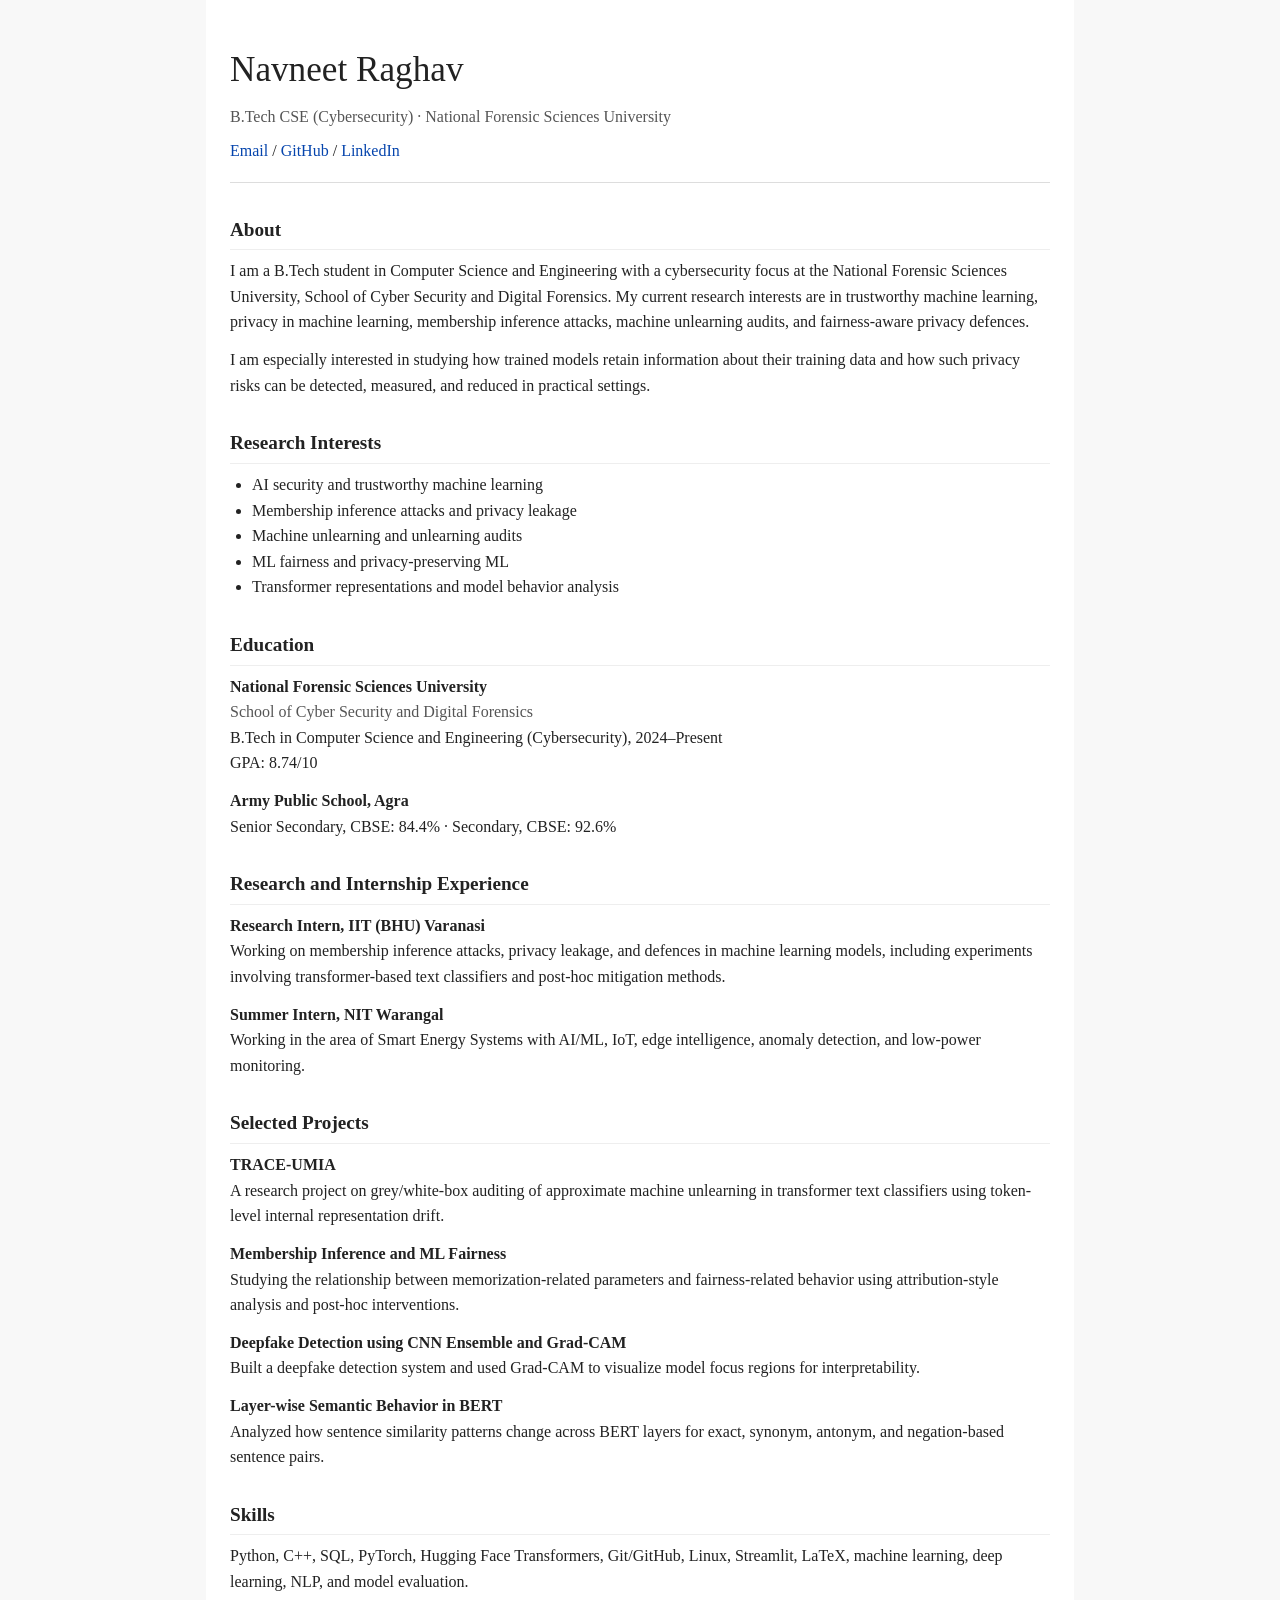
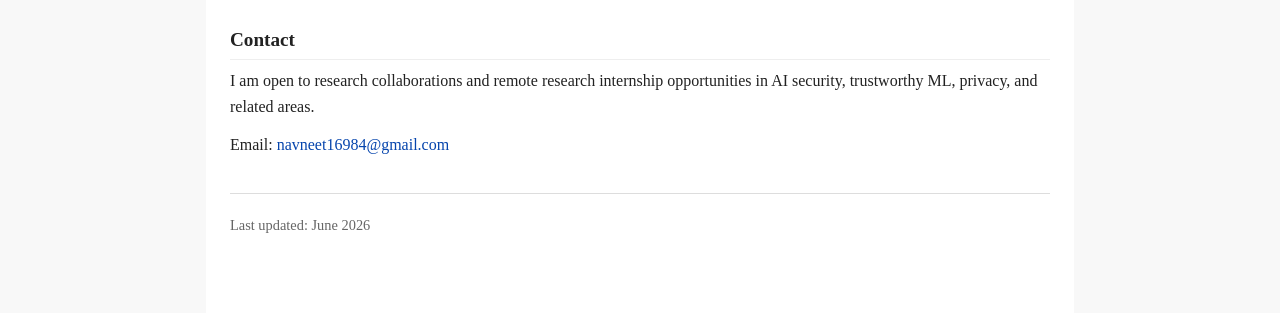
==== index.html @ 5a6f0274 "added the files" ====
<!DOCTYPE html>
<html lang="en">
<head>
  <meta charset="UTF-8" />
  <meta name="viewport" content="width=device-width, initial-scale=1.0" />
  <title>Navneet Raghav</title>
  <meta name="description" content="Academic homepage of Navneet Raghav: AI security, trustworthy ML, privacy, machine unlearning audits, and ML fairness." />
  <link rel="stylesheet" href="style.css" />
</head>
<body>
  <main class="page">
    <header class="header">
      <h1>Navneet Raghav</h1>
      <p class="subtitle">B.Tech CSE (Cybersecurity) · National Forensic Sciences University</p>
      <p class="links">
        <a href="mailto:navneet16984@gmail.com">Email</a> /
        <a href="https://github.com/navneet-raghav">GitHub</a> /
        <a href="https://www.linkedin.com/in/navneetraghav/">LinkedIn</a>
      </p>
    </header>

    <section>
      <h2>About</h2>
      <p>
        I am a B.Tech student in Computer Science and Engineering with a cybersecurity focus at the
        National Forensic Sciences University, School of Cyber Security and Digital Forensics. My current
        research interests are in trustworthy machine learning, privacy in machine learning, membership
        inference attacks, machine unlearning audits, and fairness-aware privacy defences.
      </p>
      <p>
        I am especially interested in studying how trained models retain information about their training
        data and how such privacy risks can be detected, measured, and reduced in practical settings.
      </p>
    </section>

    <section>
      <h2>Research Interests</h2>
      <ul>
        <li>AI security and trustworthy machine learning</li>
        <li>Membership inference attacks and privacy leakage</li>
        <li>Machine unlearning and unlearning audits</li>
        <li>ML fairness and privacy-preserving ML</li>
        <li>Transformer representations and model behavior analysis</li>
      </ul>
    </section>

    <section>
      <h2>Education</h2>
      <p>
        <strong>National Forensic Sciences University</strong><br />
        <span class="muted">School of Cyber Security and Digital Forensics</span><br />
        B.Tech in Computer Science and Engineering (Cybersecurity), 2024–Present<br />
        GPA: 8.74/10
      </p>
      <p>
        <strong>Army Public School, Agra</strong><br />
        Senior Secondary, CBSE: 84.4% · Secondary, CBSE: 92.6%
      </p>
    </section>

    <section>
      <h2>Research and Internship Experience</h2>
      <p>
        <strong>Research Intern, IIT (BHU) Varanasi</strong><br />
        Working on membership inference attacks, privacy leakage, and defences in machine learning models,
        including experiments involving transformer-based text classifiers and post-hoc mitigation methods.
      </p>
      <p>
        <strong>Summer Intern, NIT Warangal</strong><br />
        Working in the area of Smart Energy Systems with AI/ML, IoT, edge intelligence, anomaly detection,
        and low-power monitoring.
      </p>
    </section>

    <section>
      <h2>Selected Projects</h2>
      <p>
        <strong>TRACE-UMIA</strong><br />
        A research project on grey/white-box auditing of approximate machine unlearning in transformer text
        classifiers using token-level internal representation drift.
      </p>
      <p>
        <strong>Membership Inference and ML Fairness</strong><br />
        Studying the relationship between memorization-related parameters and fairness-related behavior using
        attribution-style analysis and post-hoc interventions.
      </p>
      <p>
        <strong>Deepfake Detection using CNN Ensemble and Grad-CAM</strong><br />
        Built a deepfake detection system and used Grad-CAM to visualize model focus regions for interpretability.
      </p>
      <p>
        <strong>Layer-wise Semantic Behavior in BERT</strong><br />
        Analyzed how sentence similarity patterns change across BERT layers for exact, synonym, antonym, and
        negation-based sentence pairs.
      </p>
    </section>

    <section>
      <h2>Skills</h2>
      <p>
        Python, C++, SQL, PyTorch, Hugging Face Transformers, Git/GitHub, Linux, Streamlit, LaTeX,
        machine learning, deep learning, NLP, and model evaluation.
      </p>
    </section>

    <section>
      <h2>Contact</h2>
      <p>
        I am open to research collaborations and remote research internship opportunities in AI security,
        trustworthy ML, privacy, and related areas.
      </p>
      <p>Email: <a href="mailto:navneet16984@gmail.com">navneet16984@gmail.com</a></p>
    </section>

    <footer>
      <p>Last updated: June 2026</p>
    </footer>
  </main>
</body>
</html>
---- style.css ----
body {
  margin: 0;
  padding: 0;
  font-family: Georgia, "Times New Roman", serif;
  line-height: 1.6;
  color: #222;
  background: #f8f8f8;
}

.page {
  max-width: 820px;
  margin: 0 auto;
  padding: 42px 24px 64px;
  background: #fff;
  min-height: 100vh;
}

.header {
  border-bottom: 1px solid #ddd;
  margin-bottom: 32px;
  padding-bottom: 18px;
}

h1 {
  margin: 0 0 6px;
  font-size: 2.2rem;
  font-weight: normal;
}

.subtitle {
  margin: 0 0 8px;
  color: #555;
}

.links {
  margin: 0;
}

h2 {
  font-size: 1.2rem;
  margin-top: 30px;
  margin-bottom: 8px;
  border-bottom: 1px solid #eee;
  padding-bottom: 4px;
}

p {
  margin-top: 8px;
  margin-bottom: 12px;
}

ul {
  margin-top: 8px;
  padding-left: 22px;
}

a {
  color: #0645ad;
  text-decoration: none;
}

a:hover {
  text-decoration: underline;
}

.muted {
  color: #555;
}

footer {
  margin-top: 36px;
  border-top: 1px solid #ddd;
  padding-top: 12px;
  color: #666;
  font-size: 0.9rem;
}

@media (max-width: 600px) {
  .page {
    padding: 28px 18px 48px;
  }

  h1 {
    font-size: 1.8rem;
  }
}
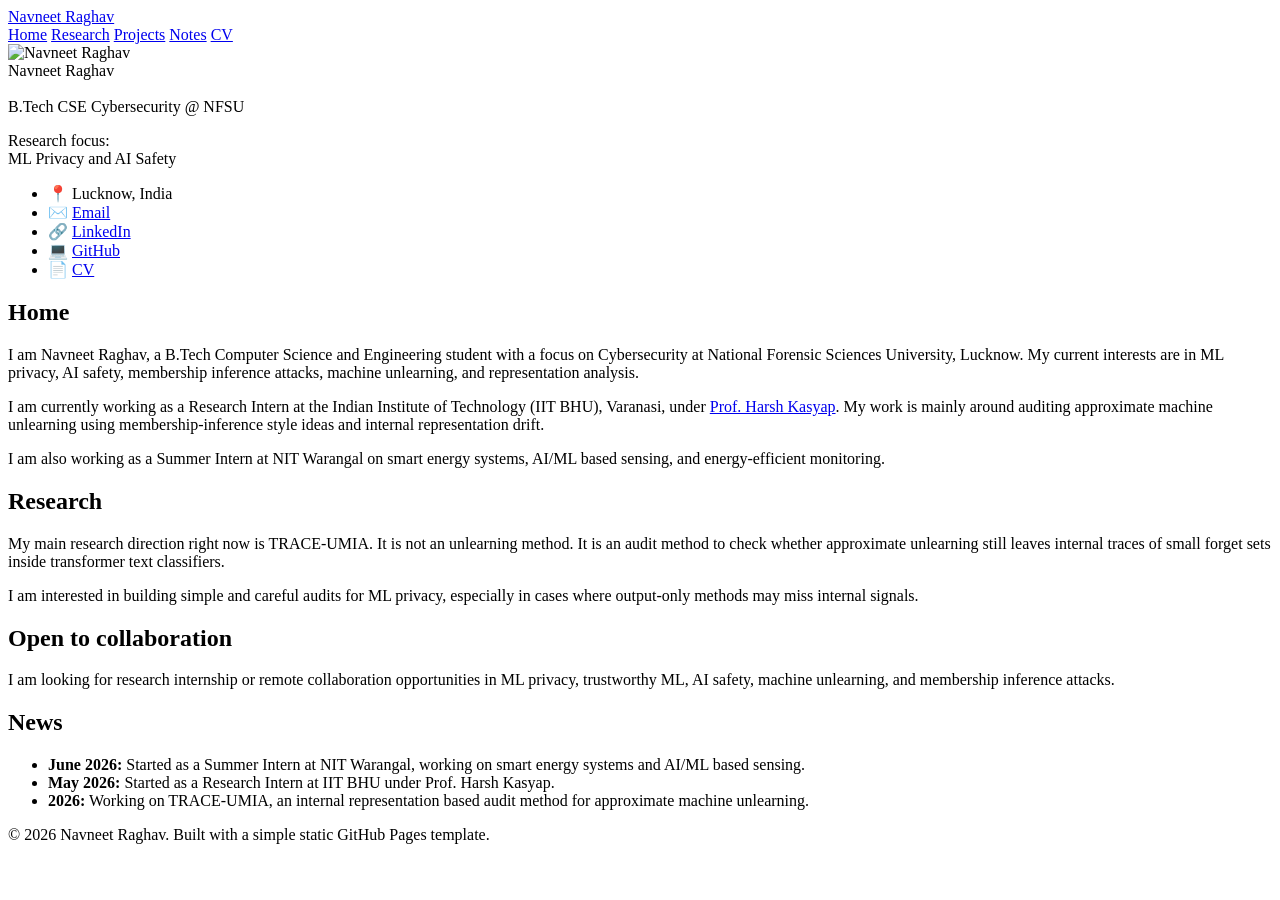
==== commit bd9d8e77: "Add files via upload" ====
--- a/index.html
+++ b/index.html
@@ -4,117 +4,78 @@
   <meta charset="UTF-8" />
   <meta name="viewport" content="width=device-width, initial-scale=1.0" />
   <title>Navneet Raghav</title>
-  <meta name="description" content="Academic homepage of Navneet Raghav: AI security, trustworthy ML, privacy, machine unlearning audits, and ML fairness." />
-  <link rel="stylesheet" href="style.css" />
+  <link rel="stylesheet" href="assets/css/style.css" />
 </head>
 <body>
+  <header>
+    <div class="navbar">
+      <a class="site-title" href="index.html">Navneet Raghav</a>
+      <nav>
+        <a class="active" href="index.html">Home</a>
+        <a href="research.html">Research</a>
+        <a href="projects.html">Projects</a>
+        <a href="notes.html">Notes</a>
+        <a href="cv.html">CV</a>
+      </nav>
+    </div>
+  </header>
+
   <main class="page">
-    <header class="header">
-      <h1>Navneet Raghav</h1>
-      <p class="subtitle">B.Tech CSE (Cybersecurity) · National Forensic Sciences University</p>
-      <p class="links">
-        <a href="mailto:navneet16984@gmail.com">Email</a> /
-        <a href="https://github.com/navneet-raghav">GitHub</a> /
-        <a href="https://www.linkedin.com/in/navneetraghav/">LinkedIn</a>
+    <aside class="sidebar">
+      <img class="profile-img" src="assets/img/profile.svg" alt="Navneet Raghav" />
+      <div class="name-badge">Navneet Raghav</div><br />
+      <div class="role-badge">B.Tech CSE Cybersecurity @ NFSU</div>
+      <p>Research focus:<br />ML Privacy and AI Safety</p>
+      <ul class="side-links">
+        <li>📍 Lucknow, India</li>
+        <li>✉️ <a href="mailto:navneet.rag@gmail.com">Email</a></li>
+        <li>🔗 <a href="https://linkedin.com/in/navneetraghav">LinkedIn</a></li>
+        <li>💻 <a href="https://github.com/navneet-raghav">GitHub</a></li>
+        <li>📄 <a href="files/Navneet_Raghav_CV.pdf">CV</a></li>
+      </ul>
+    </aside>
+
+    <section class="content">
+      <h1>Home</h1>
+      <p>
+        I am Navneet Raghav, a B.Tech Computer Science and Engineering student with a focus on Cybersecurity at National Forensic Sciences University, Lucknow.
+        My current interests are in ML privacy, AI safety, membership inference attacks, machine unlearning, and representation analysis.
       </p>
-    </header>
 
-    <section>
-      <h2>About</h2>
       <p>
-        I am a B.Tech student in Computer Science and Engineering with a cybersecurity focus at the
-        National Forensic Sciences University, School of Cyber Security and Digital Forensics. My current
-        research interests are in trustworthy machine learning, privacy in machine learning, membership
-        inference attacks, machine unlearning audits, and fairness-aware privacy defences.
+        I am currently working as a Research Intern at the Indian Institute of Technology (IIT BHU), Varanasi, under
+        <a href="https://iitbhu.ac.in/dept/cse/people/hkasyapcse">Prof. Harsh Kasyap</a>.
+        My work is mainly around auditing approximate machine unlearning using membership-inference style ideas and internal representation drift.
+      </p>
+
+      <p>
+        I am also working as a Summer Intern at NIT Warangal on smart energy systems, AI/ML based sensing, and energy-efficient monitoring.
+      </p>
+
+      <h2>Research</h2>
+      <p>
+        My main research direction right now is TRACE-UMIA. It is not an unlearning method. It is an audit method to check whether approximate unlearning still leaves internal traces of small forget sets inside transformer text classifiers.
       </p>
       <p>
-        I am especially interested in studying how trained models retain information about their training
-        data and how such privacy risks can be detected, measured, and reduced in practical settings.
+        I am interested in building simple and careful audits for ML privacy, especially in cases where output-only methods may miss internal signals.
       </p>
-    </section>
 
-    <section>
-      <h2>Research Interests</h2>
-      <ul>
-        <li>AI security and trustworthy machine learning</li>
-        <li>Membership inference attacks and privacy leakage</li>
-        <li>Machine unlearning and unlearning audits</li>
-        <li>ML fairness and privacy-preserving ML</li>
-        <li>Transformer representations and model behavior analysis</li>
+      <h2>Open to collaboration</h2>
+      <p>
+        I am looking for research internship or remote collaboration opportunities in ML privacy, trustworthy ML, AI safety, machine unlearning, and membership inference attacks.
+      </p>
+
+      <h2>News</h2>
+      <ul class="news-list">
+        <li><strong>June 2026:</strong> Started as a Summer Intern at NIT Warangal, working on smart energy systems and AI/ML based sensing.</li>
+        <li><strong>May 2026:</strong> Started as a Research Intern at IIT BHU under Prof. Harsh Kasyap.</li>
+        <li><strong>2026:</strong> Working on TRACE-UMIA, an internal representation based audit method for approximate machine unlearning.</li>
       </ul>
     </section>
+  </main>
 
-    <section>
-      <h2>Education</h2>
-      <p>
-        <strong>National Forensic Sciences University</strong><br />
-        <span class="muted">School of Cyber Security and Digital Forensics</span><br />
-        B.Tech in Computer Science and Engineering (Cybersecurity), 2024–Present<br />
-        GPA: 8.74/10
-      </p>
-      <p>
-        <strong>Army Public School, Agra</strong><br />
-        Senior Secondary, CBSE: 84.4% · Secondary, CBSE: 92.6%
-      </p>
-    </section>
-
-    <section>
-      <h2>Research and Internship Experience</h2>
-      <p>
-        <strong>Research Intern, IIT (BHU) Varanasi</strong><br />
-        Working on membership inference attacks, privacy leakage, and defences in machine learning models,
-        including experiments involving transformer-based text classifiers and post-hoc mitigation methods.
-      </p>
-      <p>
-        <strong>Summer Intern, NIT Warangal</strong><br />
-        Working in the area of Smart Energy Systems with AI/ML, IoT, edge intelligence, anomaly detection,
-        and low-power monitoring.
-      </p>
-    </section>
-
-    <section>
-      <h2>Selected Projects</h2>
-      <p>
-        <strong>TRACE-UMIA</strong><br />
-        A research project on grey/white-box auditing of approximate machine unlearning in transformer text
-        classifiers using token-level internal representation drift.
-      </p>
-      <p>
-        <strong>Membership Inference and ML Fairness</strong><br />
-        Studying the relationship between memorization-related parameters and fairness-related behavior using
-        attribution-style analysis and post-hoc interventions.
-      </p>
-      <p>
-        <strong>Deepfake Detection using CNN Ensemble and Grad-CAM</strong><br />
-        Built a deepfake detection system and used Grad-CAM to visualize model focus regions for interpretability.
-      </p>
-      <p>
-        <strong>Layer-wise Semantic Behavior in BERT</strong><br />
-        Analyzed how sentence similarity patterns change across BERT layers for exact, synonym, antonym, and
-        negation-based sentence pairs.
-      </p>
-    </section>
-
-    <section>
-      <h2>Skills</h2>
-      <p>
-        Python, C++, SQL, PyTorch, Hugging Face Transformers, Git/GitHub, Linux, Streamlit, LaTeX,
-        machine learning, deep learning, NLP, and model evaluation.
-      </p>
-    </section>
-
-    <section>
-      <h2>Contact</h2>
-      <p>
-        I am open to research collaborations and remote research internship opportunities in AI security,
-        trustworthy ML, privacy, and related areas.
-      </p>
-      <p>Email: <a href="mailto:navneet16984@gmail.com">navneet16984@gmail.com</a></p>
-    </section>
-
-    <footer>
-      <p>Last updated: June 2026</p>
-    </footer>
-  </main>
+  <footer class="footer">
+    © 2026 Navneet Raghav. Built with a simple static GitHub Pages template.
+  </footer>
 </body>
 </html>
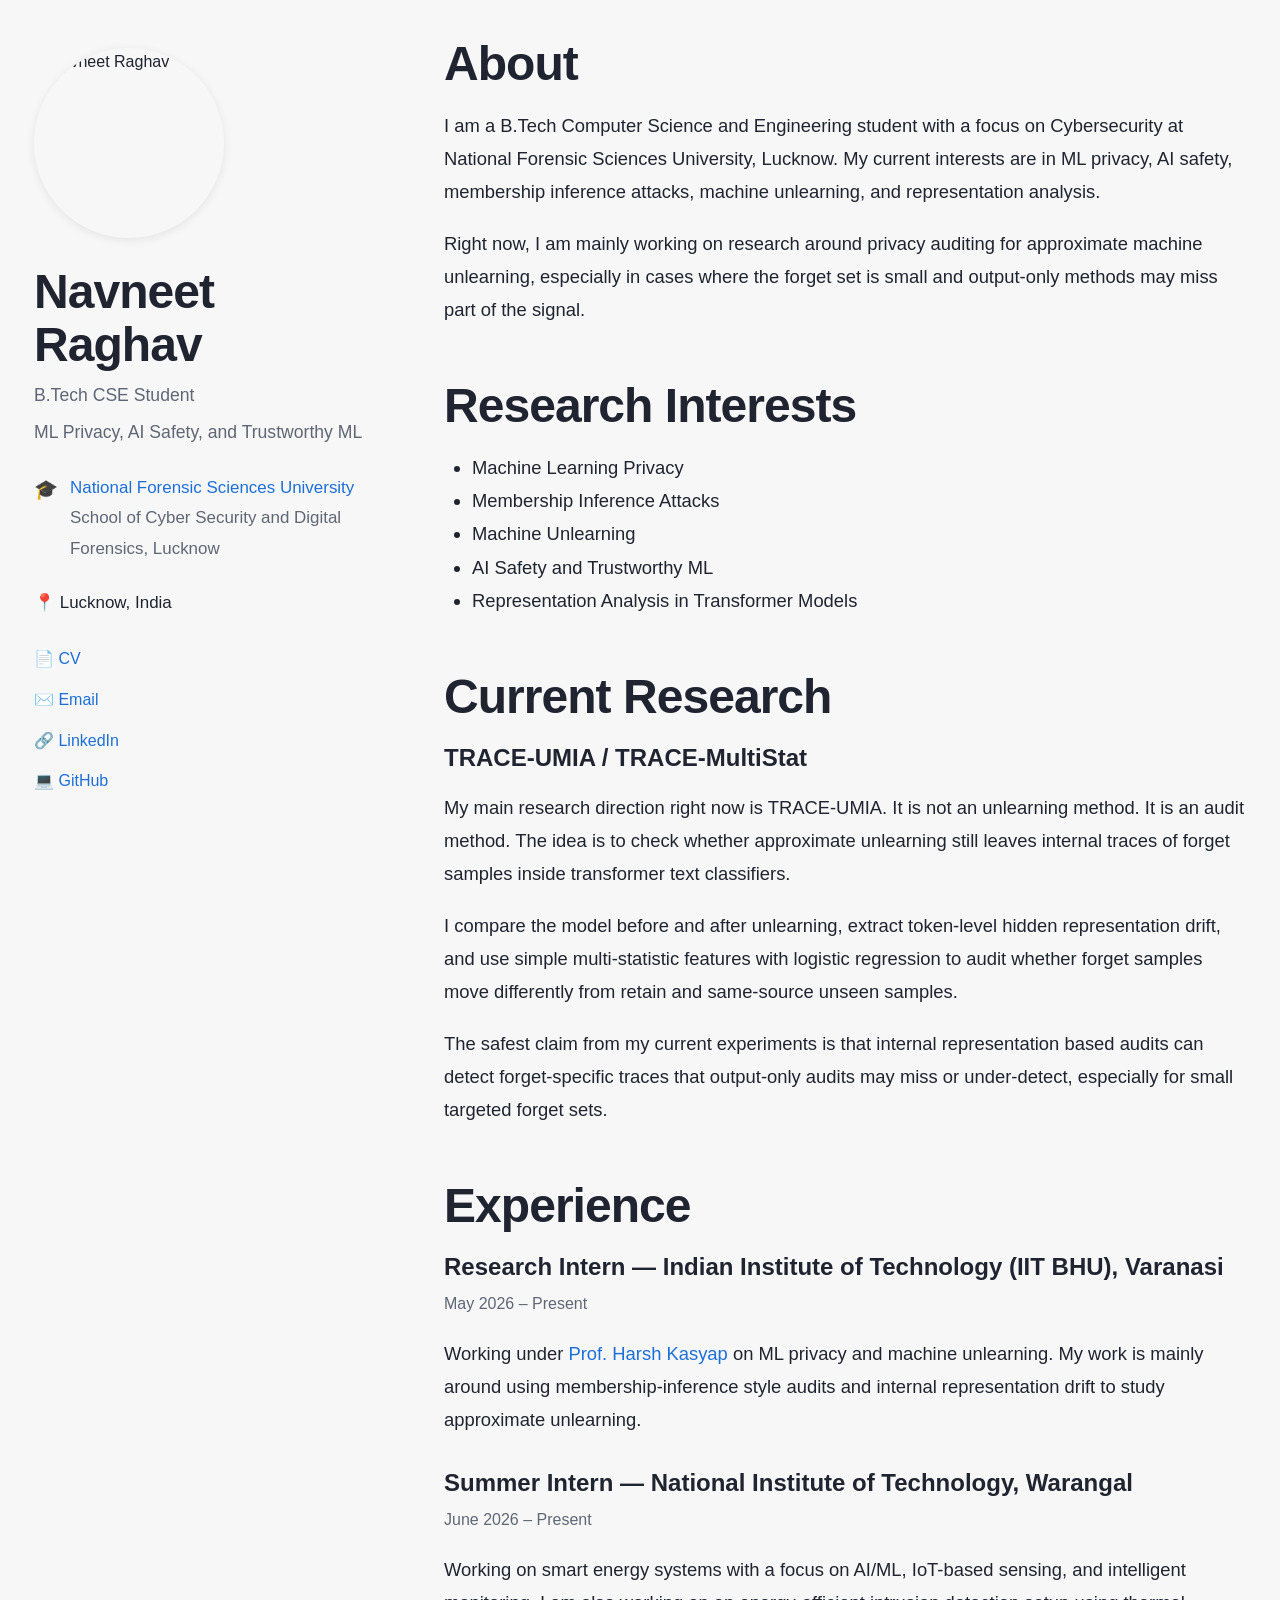
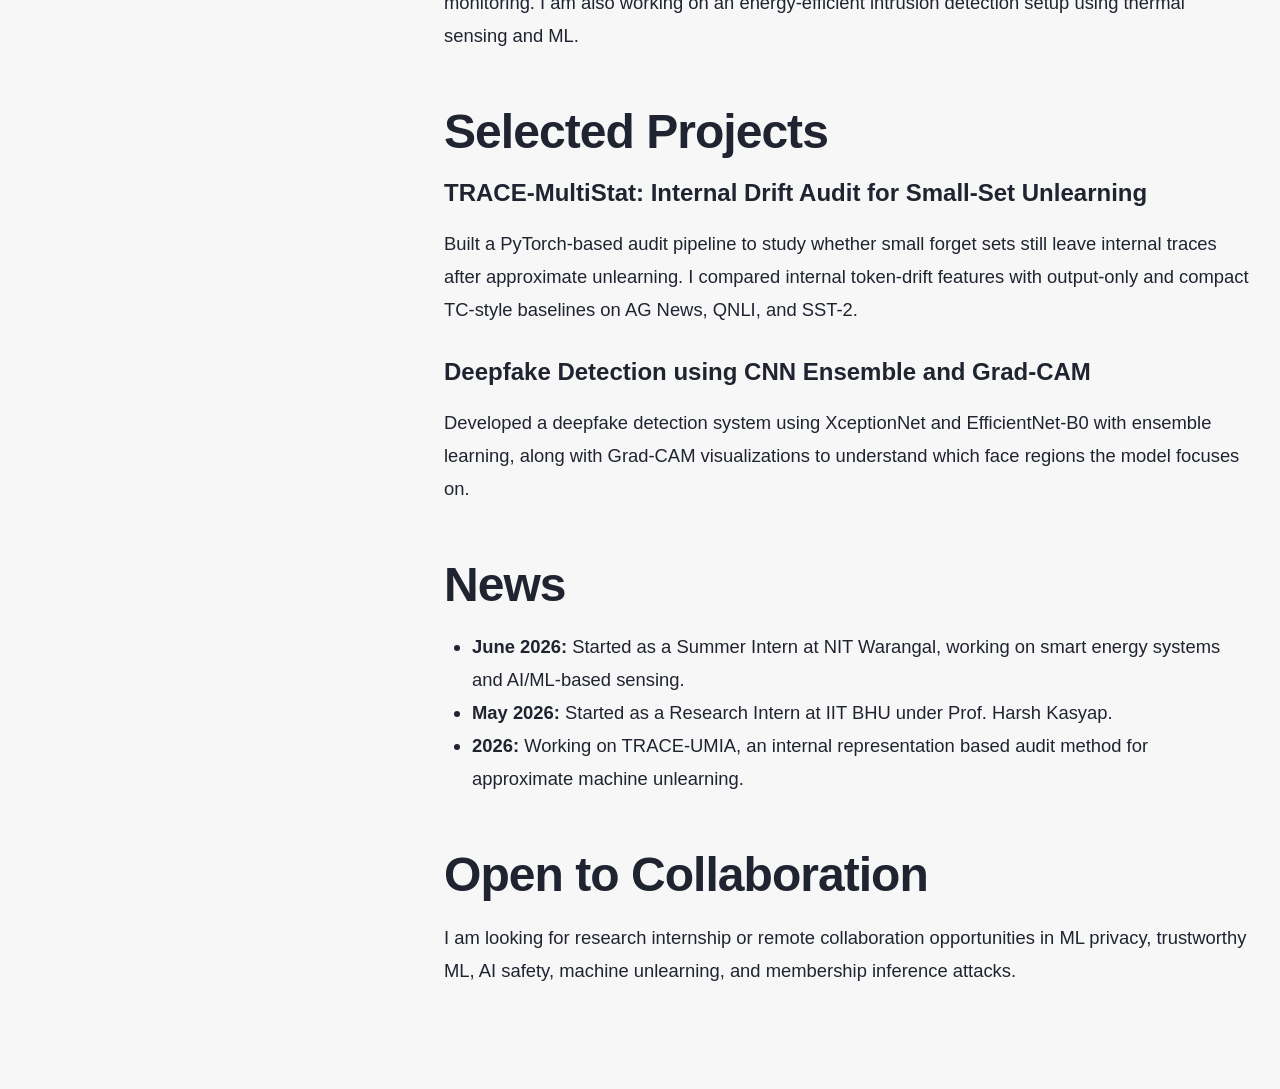
==== commit 56b33569: "Add files via upload" ====
--- a/index.html
+++ b/index.html
@@ -1,81 +1,139 @@
 <!DOCTYPE html>
 <html lang="en">
 <head>
-  <meta charset="UTF-8" />
-  <meta name="viewport" content="width=device-width, initial-scale=1.0" />
+  <meta charset="UTF-8">
+  <meta name="viewport" content="width=device-width, initial-scale=1.0">
   <title>Navneet Raghav</title>
-  <link rel="stylesheet" href="assets/css/style.css" />
+  <link rel="stylesheet" href="style.css">
 </head>
 <body>
-  <header>
-    <div class="navbar">
-      <a class="site-title" href="index.html">Navneet Raghav</a>
-      <nav>
-        <a class="active" href="index.html">Home</a>
-        <a href="research.html">Research</a>
-        <a href="projects.html">Projects</a>
-        <a href="notes.html">Notes</a>
-        <a href="cv.html">CV</a>
-      </nav>
-    </div>
-  </header>
+  <div class="page">
+    <aside class="sidebar">
+      <div class="sidebar-inner">
+        <img src="profile.jpg" alt="Navneet Raghav" class="profile-photo" onerror="this.onerror=null; this.src='assets/profile-placeholder.svg';">
 
-  <main class="page">
-    <aside class="sidebar">
-      <img class="profile-img" src="assets/img/profile.svg" alt="Navneet Raghav" />
-      <div class="name-badge">Navneet Raghav</div><br />
-      <div class="role-badge">B.Tech CSE Cybersecurity @ NFSU</div>
-      <p>Research focus:<br />ML Privacy and AI Safety</p>
-      <ul class="side-links">
-        <li>📍 Lucknow, India</li>
-        <li>✉️ <a href="mailto:navneet.rag@gmail.com">Email</a></li>
-        <li>🔗 <a href="https://linkedin.com/in/navneetraghav">LinkedIn</a></li>
-        <li>💻 <a href="https://github.com/navneet-raghav">GitHub</a></li>
-        <li>📄 <a href="files/Navneet_Raghav_CV.pdf">CV</a></li>
-      </ul>
+        <h1>Navneet Raghav</h1>
+        <p class="role">B.Tech CSE Student</p>
+        <p class="focus">ML Privacy, AI Safety, and Trustworthy ML</p>
+
+        <div class="info-block">
+          <p class="label">🎓</p>
+          <div>
+            <a href="#" class="text-link">National Forensic Sciences University</a>
+            <div class="muted">School of Cyber Security and Digital Forensics, Lucknow</div>
+          </div>
+        </div>
+
+        <div class="info-line">📍 Lucknow, India</div>
+
+        <div class="link-list">
+          <a href="Navneet_Raghav_CV.pdf" target="_blank">📄 CV</a>
+          <a href="mailto:navneet.rag@gmail.com">✉️ Email</a>
+          <a href="https://www.linkedin.com/in/navneetraghav" target="_blank">🔗 LinkedIn</a>
+          <a href="https://github.com/navneet-raghav" target="_blank">💻 GitHub</a>
+        </div>
+      </div>
     </aside>
 
-    <section class="content">
-      <h1>Home</h1>
-      <p>
-        I am Navneet Raghav, a B.Tech Computer Science and Engineering student with a focus on Cybersecurity at National Forensic Sciences University, Lucknow.
-        My current interests are in ML privacy, AI safety, membership inference attacks, machine unlearning, and representation analysis.
-      </p>
+    <main class="content">
+      <section>
+        <h2>About</h2>
+        <p>
+          I am a B.Tech Computer Science and Engineering student with a focus on Cybersecurity at National Forensic Sciences University, Lucknow.
+          My current interests are in ML privacy, AI safety, membership inference attacks, machine unlearning, and representation analysis.
+        </p>
+        <p>
+          Right now, I am mainly working on research around privacy auditing for approximate machine unlearning, especially in cases where the forget set is small and output-only methods may miss part of the signal.
+        </p>
+      </section>
 
-      <p>
-        I am currently working as a Research Intern at the Indian Institute of Technology (IIT BHU), Varanasi, under
-        <a href="https://iitbhu.ac.in/dept/cse/people/hkasyapcse">Prof. Harsh Kasyap</a>.
-        My work is mainly around auditing approximate machine unlearning using membership-inference style ideas and internal representation drift.
-      </p>
+      <section>
+        <h2>Research Interests</h2>
+        <ul>
+          <li>Machine Learning Privacy</li>
+          <li>Membership Inference Attacks</li>
+          <li>Machine Unlearning</li>
+          <li>AI Safety and Trustworthy ML</li>
+          <li>Representation Analysis in Transformer Models</li>
+        </ul>
+      </section>
 
-      <p>
-        I am also working as a Summer Intern at NIT Warangal on smart energy systems, AI/ML based sensing, and energy-efficient monitoring.
-      </p>
+      <section>
+        <h2>Current Research</h2>
+        <h3>TRACE-UMIA / TRACE-MultiStat</h3>
+        <p>
+          My main research direction right now is TRACE-UMIA. It is not an unlearning method. It is an audit method.
+          The idea is to check whether approximate unlearning still leaves internal traces of forget samples inside transformer text classifiers.
+        </p>
+        <p>
+          I compare the model before and after unlearning, extract token-level hidden representation drift,
+          and use simple multi-statistic features with logistic regression to audit whether forget samples move differently from retain and same-source unseen samples.
+        </p>
+        <p>
+          The safest claim from my current experiments is that internal representation based audits can detect forget-specific traces that output-only audits may miss or under-detect,
+          especially for small targeted forget sets.
+        </p>
+      </section>
 
-      <h2>Research</h2>
-      <p>
-        My main research direction right now is TRACE-UMIA. It is not an unlearning method. It is an audit method to check whether approximate unlearning still leaves internal traces of small forget sets inside transformer text classifiers.
-      </p>
-      <p>
-        I am interested in building simple and careful audits for ML privacy, especially in cases where output-only methods may miss internal signals.
-      </p>
+      <section>
+        <h2>Experience</h2>
 
-      <h2>Open to collaboration</h2>
-      <p>
-        I am looking for research internship or remote collaboration opportunities in ML privacy, trustworthy ML, AI safety, machine unlearning, and membership inference attacks.
-      </p>
+        <div class="entry">
+          <h3>Research Intern — Indian Institute of Technology (IIT BHU), Varanasi</h3>
+          <div class="entry-meta">May 2026 – Present</div>
+          <p>
+            Working under <a href="https://iitbhu.ac.in/dept/cse/people/hkasyapcse" target="_blank">Prof. Harsh Kasyap</a> on ML privacy and machine unlearning.
+            My work is mainly around using membership-inference style audits and internal representation drift to study approximate unlearning.
+          </p>
+        </div>
 
-      <h2>News</h2>
-      <ul class="news-list">
-        <li><strong>June 2026:</strong> Started as a Summer Intern at NIT Warangal, working on smart energy systems and AI/ML based sensing.</li>
-        <li><strong>May 2026:</strong> Started as a Research Intern at IIT BHU under Prof. Harsh Kasyap.</li>
-        <li><strong>2026:</strong> Working on TRACE-UMIA, an internal representation based audit method for approximate machine unlearning.</li>
-      </ul>
-    </section>
-  </main>
+        <div class="entry">
+          <h3>Summer Intern — National Institute of Technology, Warangal</h3>
+          <div class="entry-meta">June 2026 – Present</div>
+          <p>
+            Working on smart energy systems with a focus on AI/ML, IoT-based sensing, and intelligent monitoring.
+            I am also working on an energy-efficient intrusion detection setup using thermal sensing and ML.
+          </p>
+        </div>
+      </section>
 
-  <footer class="footer">
-    © 2026 Navneet Raghav. Built with a simple static GitHub Pages template.
-  </footer>
+      <section>
+        <h2>Selected Projects</h2>
+
+        <div class="entry">
+          <h3>TRACE-MultiStat: Internal Drift Audit for Small-Set Unlearning</h3>
+          <p>
+            Built a PyTorch-based audit pipeline to study whether small forget sets still leave internal traces after approximate unlearning.
+            I compared internal token-drift features with output-only and compact TC-style baselines on AG News, QNLI, and SST-2.
+          </p>
+        </div>
+
+        <div class="entry">
+          <h3>Deepfake Detection using CNN Ensemble and Grad-CAM</h3>
+          <p>
+            Developed a deepfake detection system using XceptionNet and EfficientNet-B0 with ensemble learning,
+            along with Grad-CAM visualizations to understand which face regions the model focuses on.
+          </p>
+        </div>
+      </section>
+
+      <section>
+        <h2>News</h2>
+        <ul>
+          <li><strong>June 2026:</strong> Started as a Summer Intern at NIT Warangal, working on smart energy systems and AI/ML-based sensing.</li>
+          <li><strong>May 2026:</strong> Started as a Research Intern at IIT BHU under Prof. Harsh Kasyap.</li>
+          <li><strong>2026:</strong> Working on TRACE-UMIA, an internal representation based audit method for approximate machine unlearning.</li>
+        </ul>
+      </section>
+
+      <section>
+        <h2>Open to Collaboration</h2>
+        <p>
+          I am looking for research internship or remote collaboration opportunities in ML privacy, trustworthy ML, AI safety,
+          machine unlearning, and membership inference attacks.
+        </p>
+      </section>
+    </main>
+  </div>
 </body>
 </html>
--- a/style.css
+++ b/style.css
@@ -0,0 +1,196 @@
+:root {
+  --bg: #f7f7f7;
+  --panel: #ffffff;
+  --text: #1f2430;
+  --muted: #5f6775;
+  --border: #e5e7eb;
+  --link: #1d6fd8;
+}
+
+* {
+  box-sizing: border-box;
+}
+
+html {
+  scroll-behavior: smooth;
+}
+
+body {
+  margin: 0;
+  background: var(--bg);
+  color: var(--text);
+  font-family: "Segoe UI", Tahoma, Geneva, Verdana, sans-serif;
+  line-height: 1.8;
+}
+
+.page {
+  max-width: 1450px;
+  margin: 0 auto;
+  padding: 32px 28px 48px;
+  display: grid;
+  grid-template-columns: 360px minmax(0, 1fr);
+  gap: 56px;
+}
+
+.sidebar {
+  position: sticky;
+  top: 28px;
+  align-self: start;
+}
+
+.sidebar-inner {
+  padding: 16px 6px;
+}
+
+.profile-photo {
+  width: 190px;
+  height: 190px;
+  object-fit: cover;
+  border-radius: 50%;
+  display: block;
+  margin-bottom: 28px;
+  box-shadow: 0 2px 10px rgba(0,0,0,0.08);
+}
+
+h1 {
+  margin: 0 0 8px;
+  font-size: 3rem;
+  line-height: 1.1;
+  font-weight: 700;
+  letter-spacing: -0.02em;
+}
+
+.role,
+.focus {
+  margin: 0 0 6px;
+  font-size: 1.1rem;
+  color: var(--muted);
+}
+
+.info-block,
+.info-line {
+  margin-top: 24px;
+  font-size: 1.06rem;
+  color: var(--text);
+}
+
+.info-block {
+  display: flex;
+  gap: 12px;
+  align-items: flex-start;
+}
+
+.label {
+  margin: 0;
+  font-size: 1.2rem;
+}
+
+.muted {
+  color: var(--muted);
+}
+
+.link-list {
+  display: flex;
+  flex-direction: column;
+  gap: 12px;
+  margin-top: 26px;
+}
+
+.link-list a,
+.text-link,
+a {
+  color: var(--link);
+  text-decoration: none;
+}
+
+.link-list a:hover,
+.text-link:hover,
+a:hover {
+  text-decoration: underline;
+}
+
+.content {
+  padding-top: 6px;
+}
+
+section {
+  margin-bottom: 54px;
+}
+
+h2 {
+  margin: 0 0 18px;
+  font-size: 3rem;
+  line-height: 1.1;
+  letter-spacing: -0.02em;
+}
+
+h3 {
+  margin: 0 0 8px;
+  font-size: 1.5rem;
+  line-height: 1.3;
+}
+
+p, li {
+  font-size: 1.15rem;
+}
+
+ul {
+  margin: 0;
+  padding-left: 28px;
+}
+
+.entry {
+  margin-bottom: 30px;
+}
+
+.entry-meta {
+  color: var(--muted);
+  font-size: 1rem;
+  margin-bottom: 8px;
+}
+
+@media (max-width: 1100px) {
+  .page {
+    grid-template-columns: 1fr;
+    gap: 20px;
+  }
+
+  .sidebar {
+    position: static;
+  }
+
+  .sidebar-inner {
+    padding: 0;
+  }
+
+  h1 {
+    font-size: 2.4rem;
+  }
+
+  h2 {
+    font-size: 2.2rem;
+  }
+}
+
+@media (max-width: 700px) {
+  .page {
+    padding: 20px 16px 36px;
+  }
+
+  .profile-photo {
+    width: 150px;
+    height: 150px;
+  }
+
+  h1 {
+    font-size: 2rem;
+  }
+
+  h2 {
+    font-size: 1.8rem;
+  }
+
+  p, li {
+    font-size: 1rem;
+  }
+}
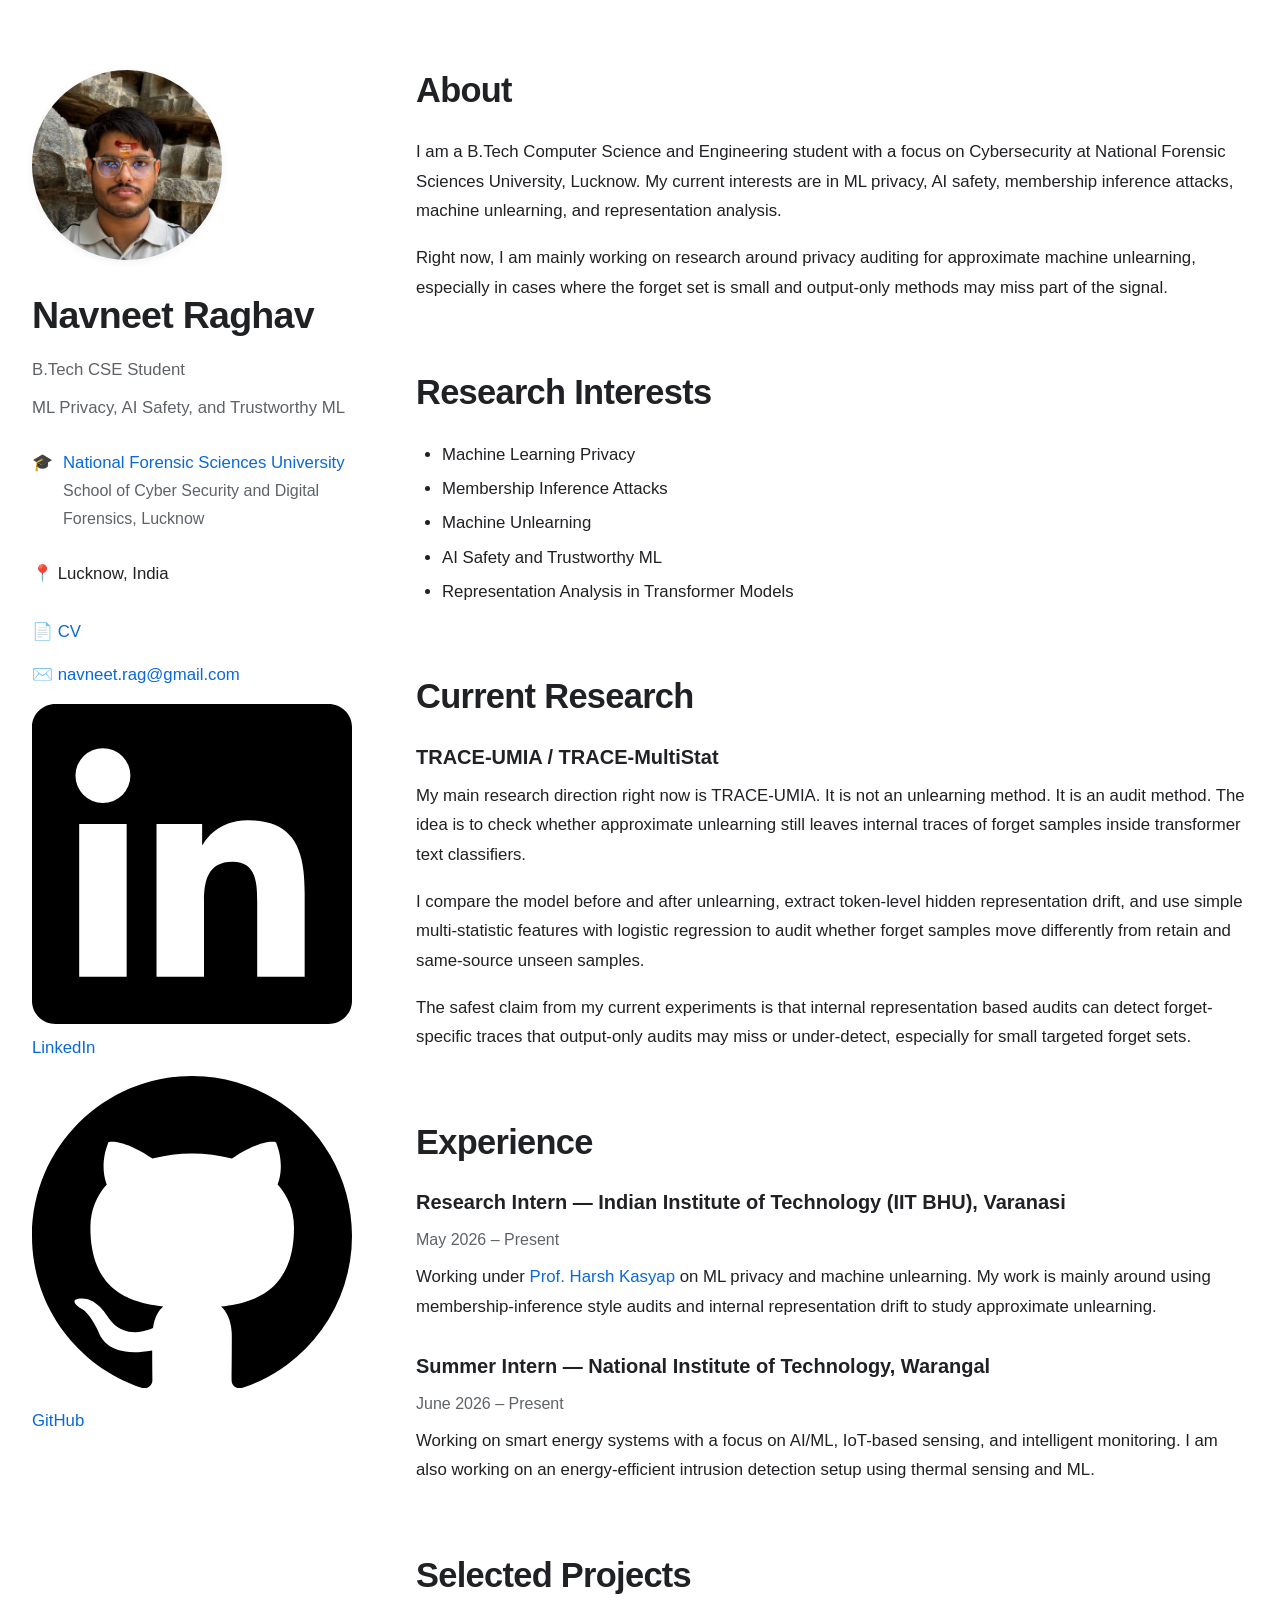
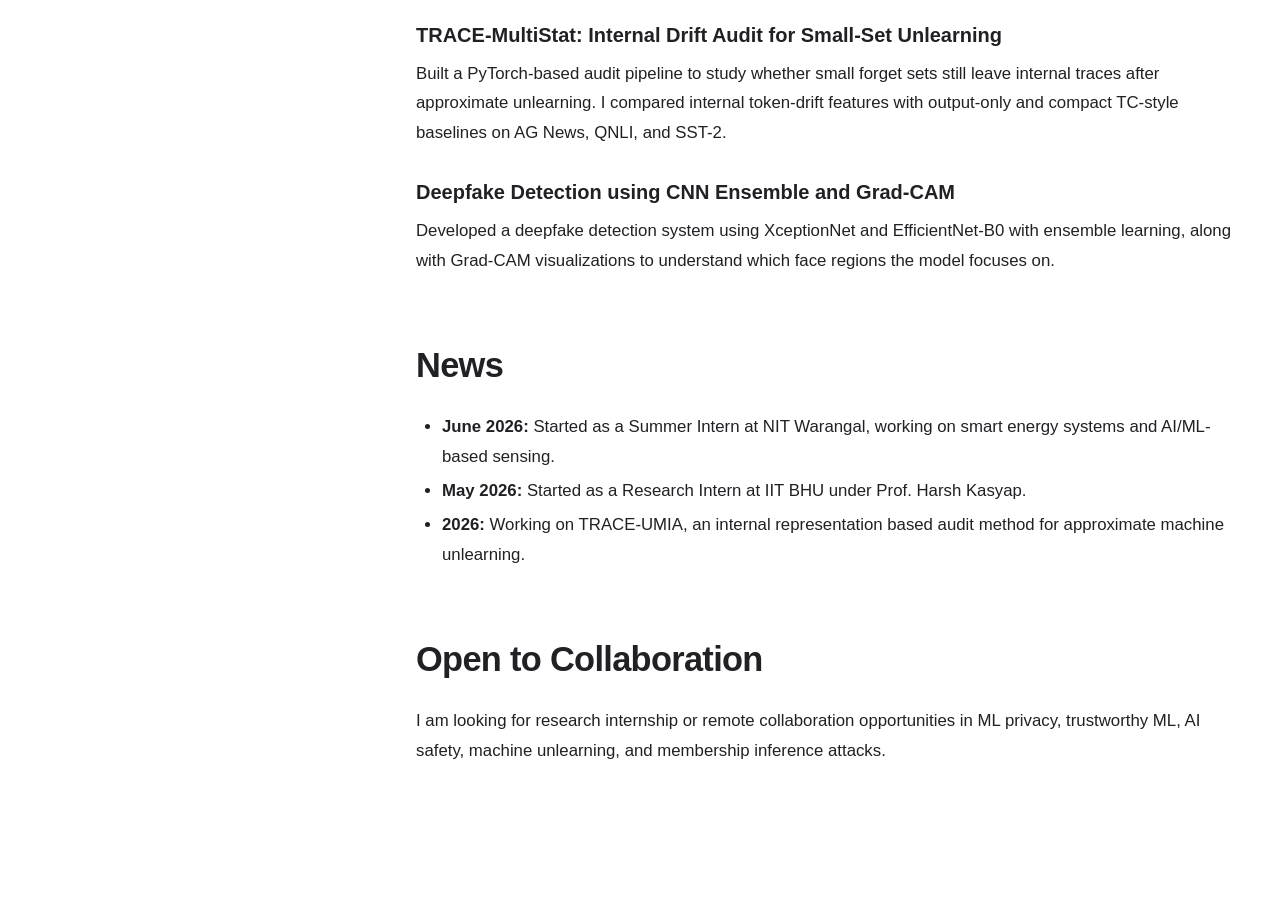
==== commit 8a96f4f2: "Update index.html" ====
--- a/index.html
+++ b/index.html
@@ -26,12 +26,34 @@
 
         <div class="info-line">📍 Lucknow, India</div>
 
-        <div class="link-list">
-          <a href="Navneet_Raghav_CV.pdf" target="_blank">📄 CV</a>
-          <a href="mailto:navneet.rag@gmail.com">✉️ Email</a>
-          <a href="https://www.linkedin.com/in/navneetraghav" target="_blank">🔗 LinkedIn</a>
-          <a href="https://github.com/navneet-raghav" target="_blank">💻 GitHub</a>
-        </div>
+<div class="link-list">
+  <a href="Navneet_Raghav_CV.pdf" target="_blank">📄 CV</a>
+
+  <a href="mailto:navneet.rag@gmail.com">✉️ navneet.rag@gmail.com</a>
+
+  <a href="https://www.linkedin.com/in/navneetraghav" target="_blank" class="icon-link">
+    <svg class="icon" viewBox="0 0 24 24" aria-hidden="true">
+      <path d="M20.45 20.45h-3.56v-5.57c0-1.33-.02-3.04-1.85-3.04-1.85 0-2.14 1.45-2.14 2.95v5.66H9.34V9h3.42v1.56h.05c.48-.9 1.64-1.85 3.37-1.85 3.6 0 4.27 2.37 4.27 5.46v6.28zM5.32 7.43a2.06 2.06 0 1 1 0-4.12 2.06 2.06 0 0 1 0 4.12zM7.1 20.45H3.54V9H7.1v11.45zM22.23 0H1.77C.79 0 0 .77 0 1.72v20.56C0 23.23.79 24 1.77 24h20.46c.98 0 1.77-.77 1.77-1.72V1.72C24 .77 23.21 0 22.23 0z"/>
+    </svg>
+    LinkedIn
+  </a>
+
+  <a href="https://github.com/navneet-raghav" target="_blank" class="icon-link">
+    <svg class="icon" viewBox="0 0 16 16" aria-hidden="true">
+      <path d="M8 0C3.58 0 0 3.58 0 8c0 3.54 2.29 6.53 5.47 7.59.4.07.55-.17.55-.38
+      0-.19-.01-.82-.01-1.49-2.01.37-2.53-.49-2.69-.94-.09-.23-.48-.94-.82-1.13
+      -.28-.15-.68-.52-.01-.53.63-.01 1.08.58 1.23.82.72 1.21 1.87.87
+      2.33.66.07-.52.28-.87.51-1.07-1.78-.2-3.64-.89-3.64-3.95
+      0-.87.31-1.59.82-2.15-.08-.2-.36-1.02.08-2.12 0 0 .67-.21
+      2.2.82A7.65 7.65 0 0 1 8 3.87c.68 0 1.36.09 2 .26
+      1.53-1.04 2.2-.82 2.2-.82.44 1.1.16 1.92.08 2.12
+      .51.56.82 1.27.82 2.15 0 3.07-1.87 3.75-3.65
+      3.95.29.25.54.73.54 1.48 0 1.07-.01 1.93-.01
+      2.2 0 .21.15.46.55.38A8.01 8.01 0 0 0 16 8c0-4.42-3.58-8-8-8z"/>
+    </svg>
+    GitHub
+  </a>
+</div>
       </div>
     </aside>
 
--- a/style.css
+++ b/style.css
@@ -1,10 +1,8 @@
 :root {
-  --bg: #f7f7f7;
-  --panel: #ffffff;
-  --text: #1f2430;
-  --muted: #5f6775;
-  --border: #e5e7eb;
-  --link: #1d6fd8;
+  --bg: #ffffff;
+  --text: #202124;
+  --muted: #5f6368;
+  --link: #0969da;
 }
 
 * {
@@ -20,26 +18,27 @@
   background: var(--bg);
   color: var(--text);
   font-family: "Segoe UI", Tahoma, Geneva, Verdana, sans-serif;
-  line-height: 1.8;
+  line-height: 1.75;
+  font-size: 18px;
 }
 
 .page {
-  max-width: 1450px;
+  max-width: 1280px;
   margin: 0 auto;
-  padding: 32px 28px 48px;
+  padding: 70px 32px 80px;
   display: grid;
-  grid-template-columns: 360px minmax(0, 1fr);
-  gap: 56px;
+  grid-template-columns: 320px minmax(0, 1fr);
+  gap: 64px;
 }
 
 .sidebar {
   position: sticky;
-  top: 28px;
+  top: 36px;
   align-self: start;
 }
 
 .sidebar-inner {
-  padding: 16px 6px;
+  padding: 0;
 }
 
 .profile-photo {
@@ -48,52 +47,54 @@
   object-fit: cover;
   border-radius: 50%;
   display: block;
-  margin-bottom: 28px;
-  box-shadow: 0 2px 10px rgba(0,0,0,0.08);
+  margin-bottom: 34px;
+  box-shadow: 0 2px 8px rgba(0, 0, 0, 0.06);
 }
 
 h1 {
-  margin: 0 0 8px;
-  font-size: 3rem;
-  line-height: 1.1;
+  margin: 0 0 18px;
+  font-size: 2.35rem;
+  line-height: 1.15;
   font-weight: 700;
   letter-spacing: -0.02em;
 }
 
 .role,
 .focus {
-  margin: 0 0 6px;
-  font-size: 1.1rem;
+  margin: 0 0 8px;
+  font-size: 1.05rem;
   color: var(--muted);
 }
 
 .info-block,
 .info-line {
-  margin-top: 24px;
-  font-size: 1.06rem;
+  margin-top: 26px;
+  font-size: 1.05rem;
   color: var(--text);
 }
 
 .info-block {
   display: flex;
-  gap: 12px;
+  gap: 10px;
   align-items: flex-start;
 }
 
 .label {
   margin: 0;
-  font-size: 1.2rem;
+  font-size: 1.05rem;
 }
 
 .muted {
   color: var(--muted);
+  font-size: 1rem;
 }
 
 .link-list {
   display: flex;
   flex-direction: column;
-  gap: 12px;
-  margin-top: 26px;
+  gap: 14px;
+  margin-top: 28px;
+  font-size: 1.05rem;
 }
 
 .link-list a,
@@ -110,37 +111,49 @@
 }
 
 .content {
-  padding-top: 6px;
+  max-width: 850px;
+  padding-top: 0;
 }
 
 section {
-  margin-bottom: 54px;
+  margin-bottom: 70px;
 }
 
 h2 {
+  margin: 0 0 26px;
+  font-size: 2.15rem;
+  line-height: 1.2;
+  font-weight: 700;
+  letter-spacing: -0.02em;
+}
+
+h3 {
+  margin: 0 0 10px;
+  font-size: 1.25rem;
+  line-height: 1.35;
+  font-weight: 700;
+}
+
+p,
+li {
+  font-size: 1.05rem;
+}
+
+p {
   margin: 0 0 18px;
-  font-size: 3rem;
-  line-height: 1.1;
-  letter-spacing: -0.02em;
-}
-
-h3 {
-  margin: 0 0 8px;
-  font-size: 1.5rem;
-  line-height: 1.3;
-}
-
-p, li {
-  font-size: 1.15rem;
 }
 
 ul {
   margin: 0;
-  padding-left: 28px;
+  padding-left: 26px;
+}
+
+li {
+  margin-bottom: 5px;
 }
 
 .entry {
-  margin-bottom: 30px;
+  margin-bottom: 32px;
 }
 
 .entry-meta {
@@ -149,37 +162,24 @@
   margin-bottom: 8px;
 }
 
-@media (max-width: 1100px) {
+@media (max-width: 900px) {
   .page {
     grid-template-columns: 1fr;
-    gap: 20px;
+    gap: 40px;
+    padding: 38px 24px 56px;
   }
 
   .sidebar {
     position: static;
   }
 
-  .sidebar-inner {
-    padding: 0;
-  }
-
-  h1 {
-    font-size: 2.4rem;
-  }
-
-  h2 {
-    font-size: 2.2rem;
-  }
-}
-
-@media (max-width: 700px) {
-  .page {
-    padding: 20px 16px 36px;
-  }
-
   .profile-photo {
-    width: 150px;
-    height: 150px;
+    width: 155px;
+    height: 155px;
+  }
+
+  .content {
+    max-width: 100%;
   }
 
   h1 {
@@ -187,10 +187,34 @@
   }
 
   h2 {
-    font-size: 1.8rem;
-  }
-
-  p, li {
+    font-size: 1.75rem;
+  }
+}
+
+@media (max-width: 600px) {
+  body {
+    font-size: 16px;
+  }
+
+  .page {
+    padding: 28px 18px 46px;
+  }
+
+  .profile-photo {
+    width: 135px;
+    height: 135px;
+  }
+
+  h1 {
+    font-size: 1.75rem;
+  }
+
+  h2 {
+    font-size: 1.5rem;
+  }
+
+  p,
+  li {
     font-size: 1rem;
   }
 }
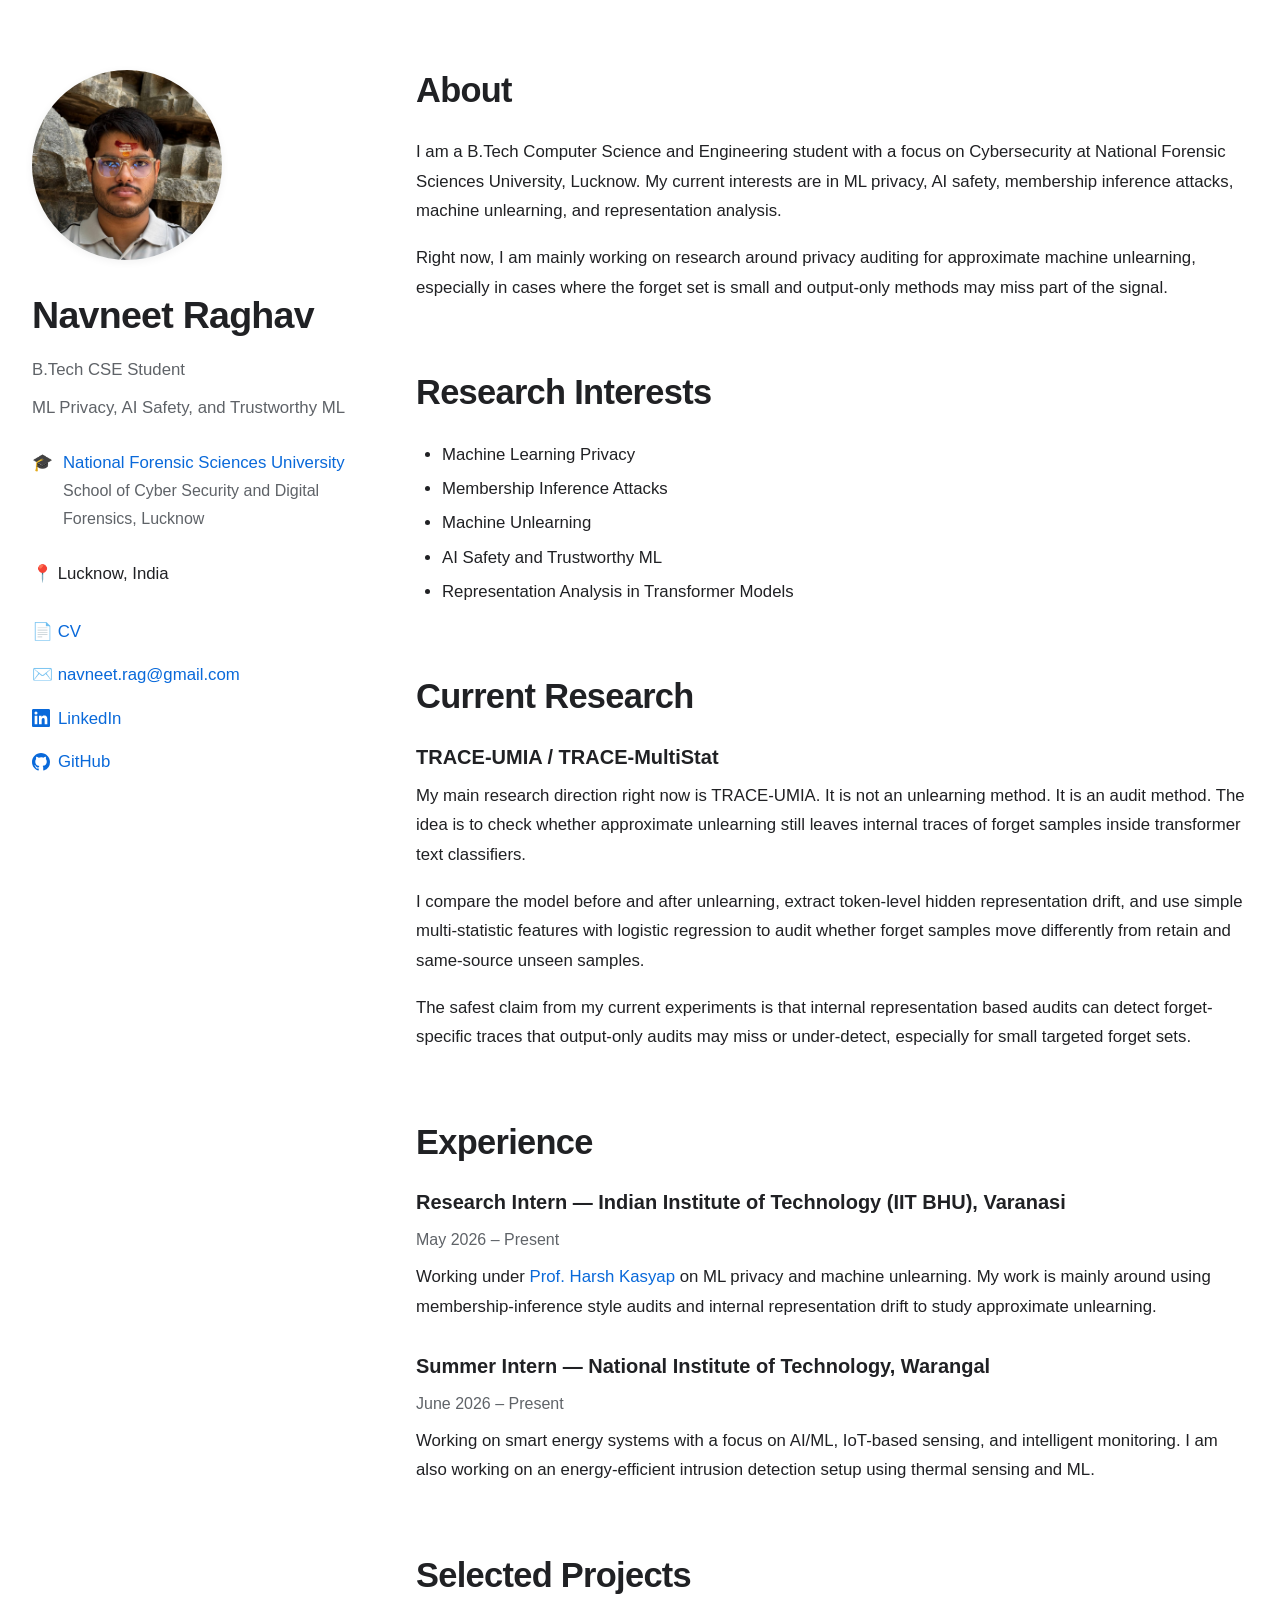
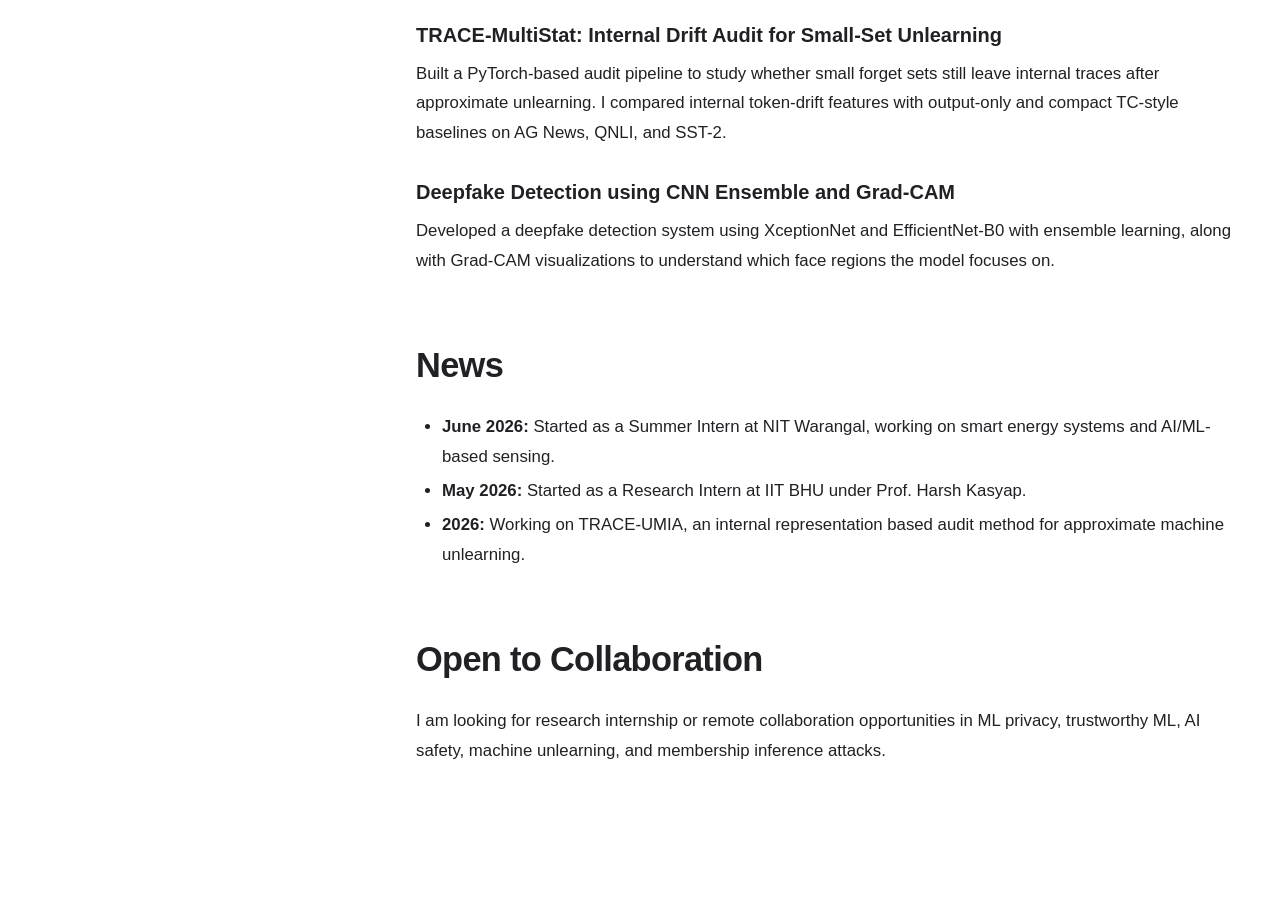
==== commit d1d8c3a1: "Update link to National Forensic Sciences University" ====
--- a/index.html
+++ b/index.html
@@ -19,7 +19,7 @@
         <div class="info-block">
           <p class="label">🎓</p>
           <div>
-            <a href="#" class="text-link">National Forensic Sciences University</a>
+            <a href="https://nfsu.ac.in/" class="text-link">National Forensic Sciences University</a>
             <div class="muted">School of Cyber Security and Digital Forensics, Lucknow</div>
           </div>
         </div>
--- a/style.css
+++ b/style.css
@@ -29,6 +29,19 @@
   display: grid;
   grid-template-columns: 320px minmax(0, 1fr);
   gap: 64px;
+}
+
+.icon-link {
+  display: inline-flex;
+  align-items: center;
+  gap: 8px;
+}
+
+.icon {
+  width: 18px;
+  height: 18px;
+  fill: currentColor;
+  flex-shrink: 0;
 }
 
 .sidebar {
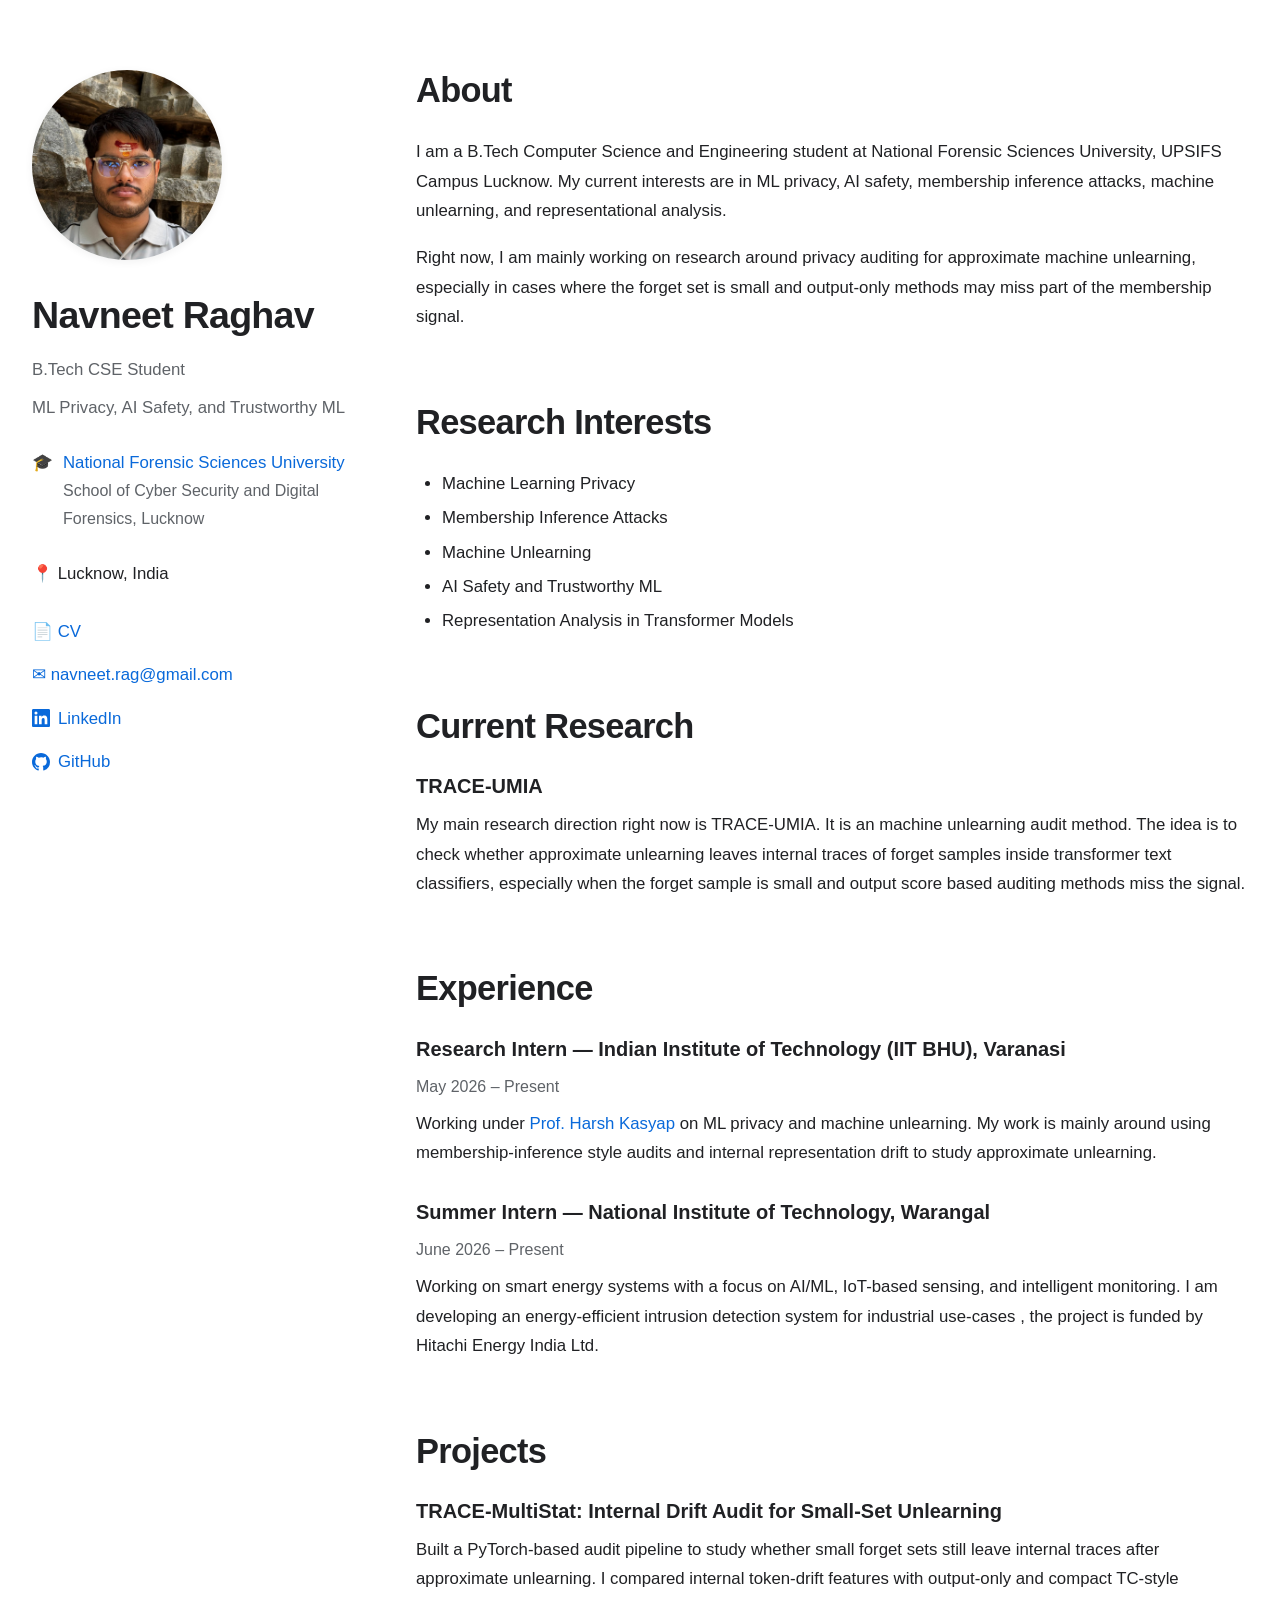
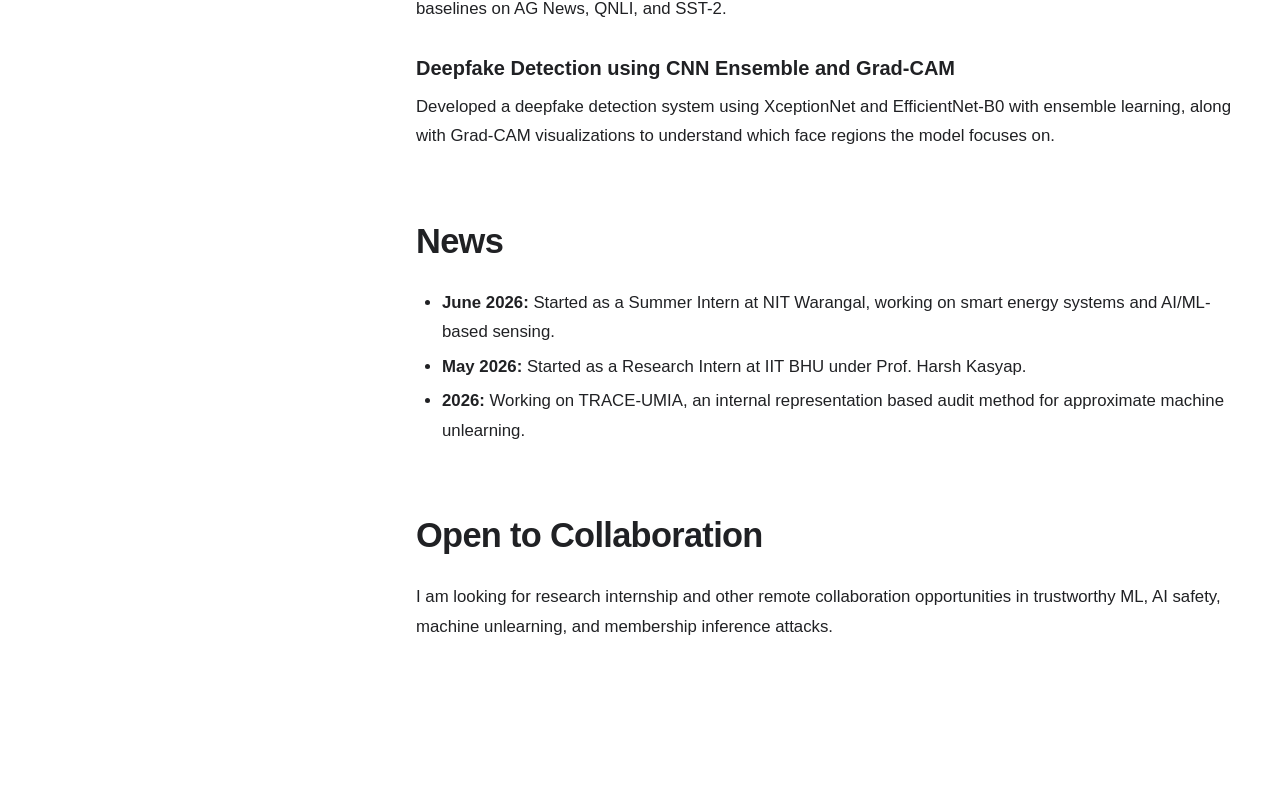
==== commit 66b1e7ab: "Update index.html" ====
--- a/index.html
+++ b/index.html
@@ -29,7 +29,7 @@
 <div class="link-list">
   <a href="Navneet_Raghav_CV.pdf" target="_blank">📄 CV</a>
 
-  <a href="mailto:navneet.rag@gmail.com">✉️ navneet.rag@gmail.com</a>
+  <a href="mailto:navneet.rag@gmail.com">✉ navneet.rag@gmail.com</a>
 
   <a href="https://www.linkedin.com/in/navneetraghav" target="_blank" class="icon-link">
     <svg class="icon" viewBox="0 0 24 24" aria-hidden="true">
@@ -61,11 +61,11 @@
       <section>
         <h2>About</h2>
         <p>
-          I am a B.Tech Computer Science and Engineering student with a focus on Cybersecurity at National Forensic Sciences University, Lucknow.
-          My current interests are in ML privacy, AI safety, membership inference attacks, machine unlearning, and representation analysis.
+          I am a B.Tech Computer Science and Engineering student at National Forensic Sciences University, UPSIFS Campus Lucknow.
+          My current interests are in ML privacy, AI safety, membership inference attacks, machine unlearning, and representational analysis.
         </p>
         <p>
-          Right now, I am mainly working on research around privacy auditing for approximate machine unlearning, especially in cases where the forget set is small and output-only methods may miss part of the signal.
+          Right now, I am mainly working on research around privacy auditing for approximate machine unlearning, especially in cases where the forget set is small and output-only methods may miss part of the membership signal.
         </p>
       </section>
 
@@ -82,19 +82,13 @@
 
       <section>
         <h2>Current Research</h2>
-        <h3>TRACE-UMIA / TRACE-MultiStat</h3>
+        <h3>TRACE-UMIA</h3>
         <p>
-          My main research direction right now is TRACE-UMIA. It is not an unlearning method. It is an audit method.
-          The idea is to check whether approximate unlearning still leaves internal traces of forget samples inside transformer text classifiers.
+          My main research direction right now is TRACE-UMIA. It is an machine unlearning audit method.
+          The idea is to check whether approximate unlearning leaves internal traces of forget samples inside transformer text classifiers, especially when the 
+          forget sample is small and output score based auditing methods miss the signal.
         </p>
-        <p>
-          I compare the model before and after unlearning, extract token-level hidden representation drift,
-          and use simple multi-statistic features with logistic regression to audit whether forget samples move differently from retain and same-source unseen samples.
-        </p>
-        <p>
-          The safest claim from my current experiments is that internal representation based audits can detect forget-specific traces that output-only audits may miss or under-detect,
-          especially for small targeted forget sets.
-        </p>
+        
       </section>
 
       <section>
@@ -114,13 +108,13 @@
           <div class="entry-meta">June 2026 – Present</div>
           <p>
             Working on smart energy systems with a focus on AI/ML, IoT-based sensing, and intelligent monitoring.
-            I am also working on an energy-efficient intrusion detection setup using thermal sensing and ML.
+            I am developing an energy-efficient intrusion detection system for industrial use-cases , the project is funded by Hitachi Energy India Ltd.
           </p>
         </div>
       </section>
 
       <section>
-        <h2>Selected Projects</h2>
+        <h2>Projects</h2>
 
         <div class="entry">
           <h3>TRACE-MultiStat: Internal Drift Audit for Small-Set Unlearning</h3>
@@ -151,7 +145,7 @@
       <section>
         <h2>Open to Collaboration</h2>
         <p>
-          I am looking for research internship or remote collaboration opportunities in ML privacy, trustworthy ML, AI safety,
+          I am looking for research internship and other remote collaboration opportunities in trustworthy ML, AI safety,
           machine unlearning, and membership inference attacks.
         </p>
       </section>
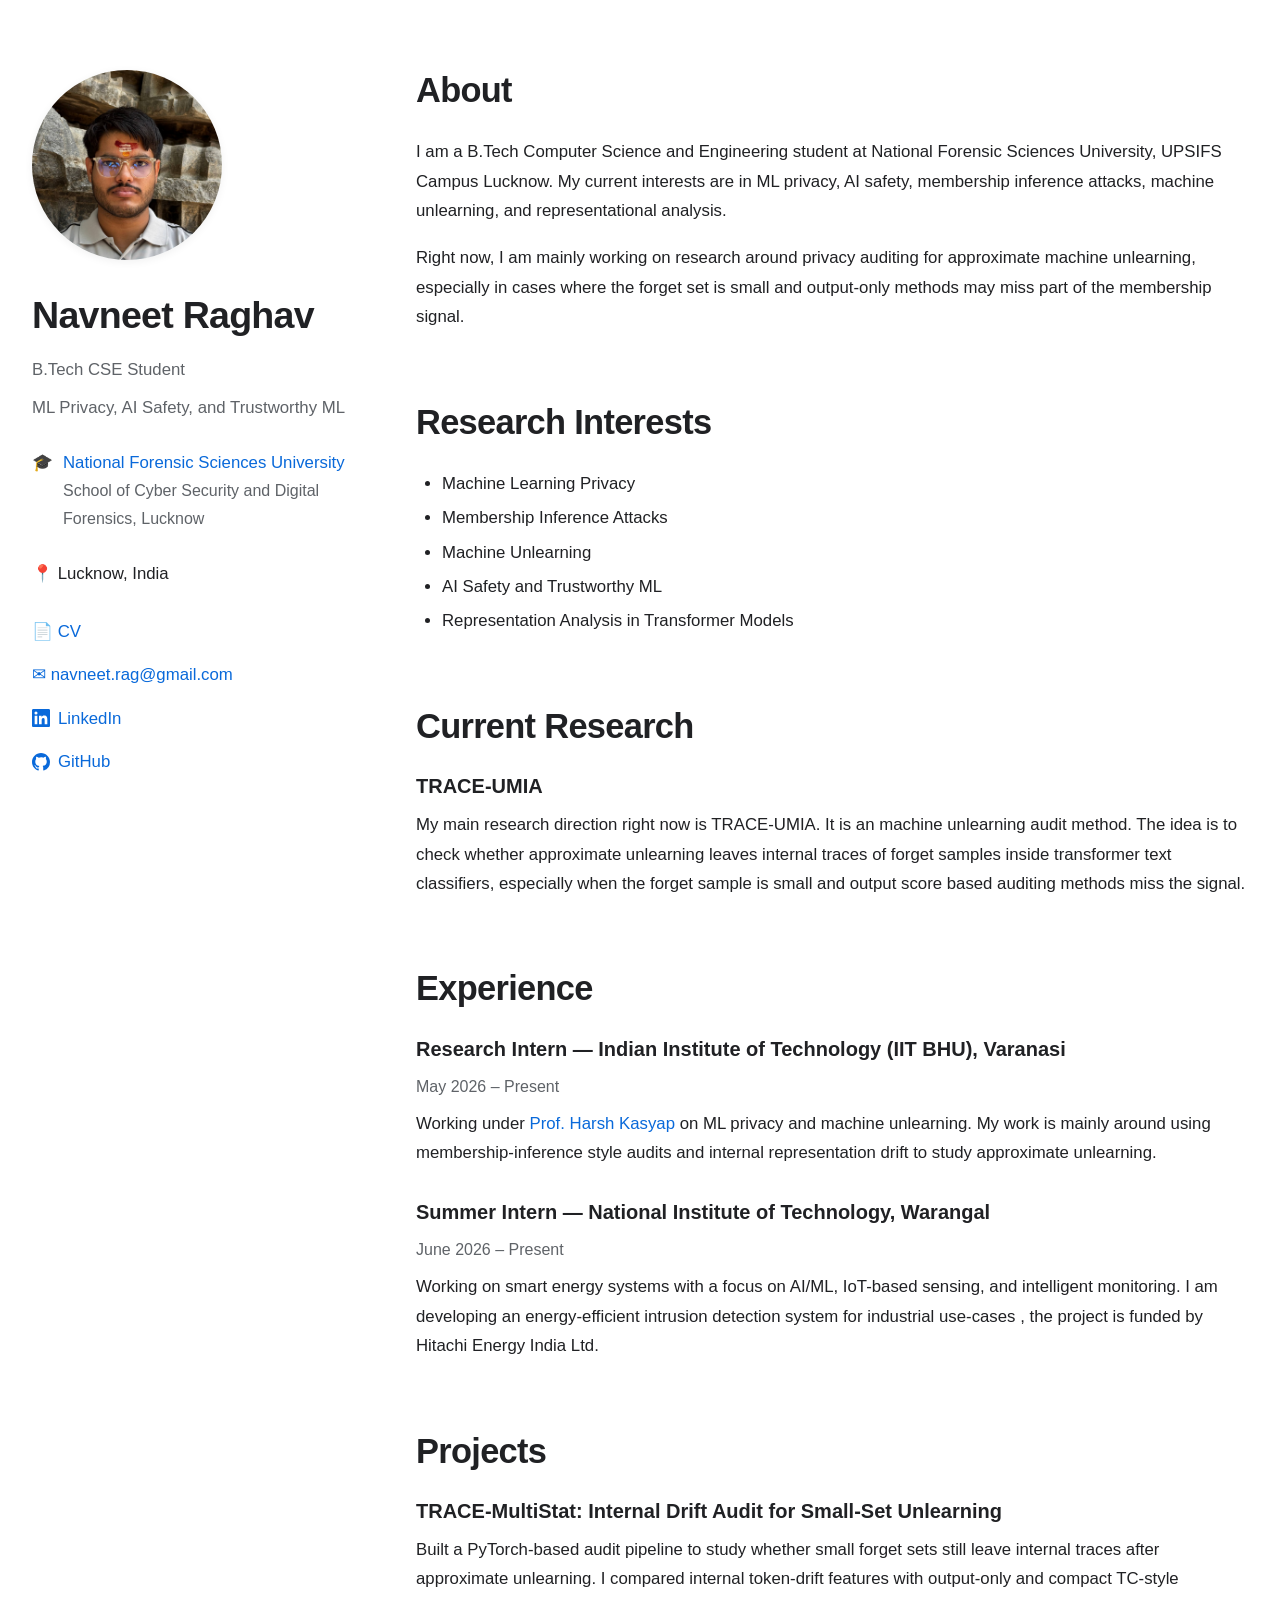
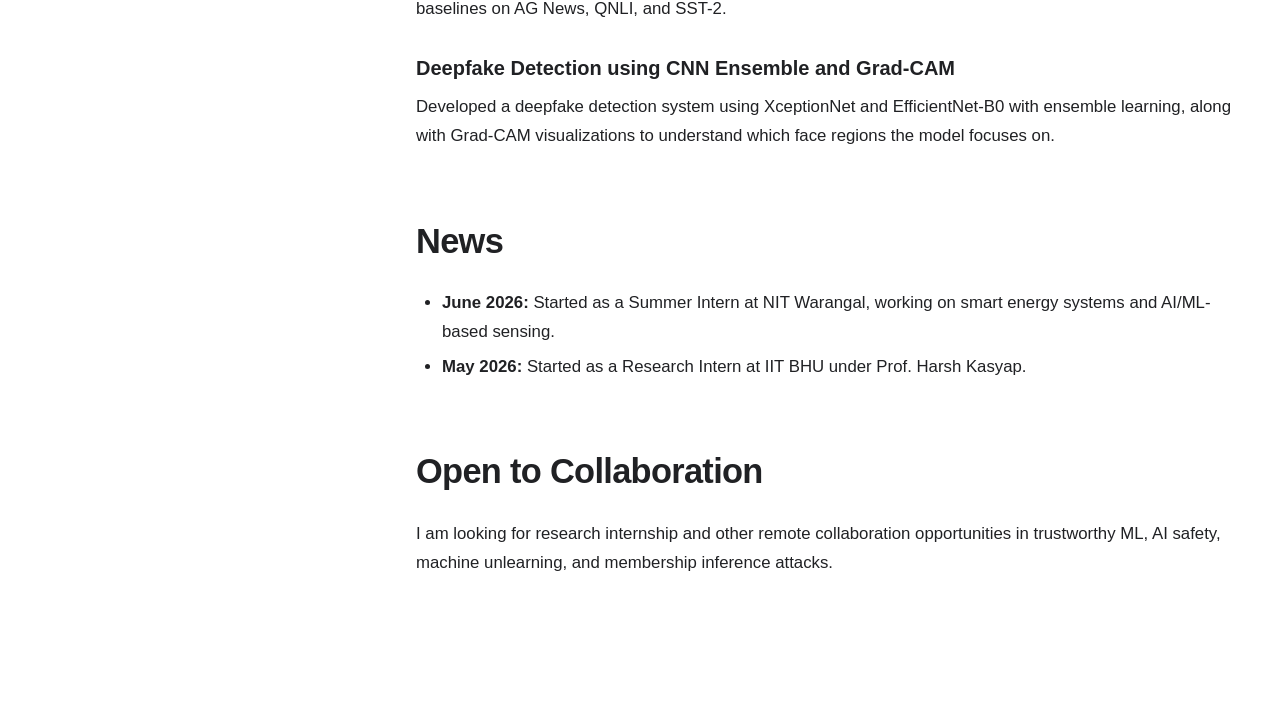
==== commit 136ee74d: "Update index.html" ====
--- a/index.html
+++ b/index.html
@@ -138,7 +138,6 @@
         <ul>
           <li><strong>June 2026:</strong> Started as a Summer Intern at NIT Warangal, working on smart energy systems and AI/ML-based sensing.</li>
           <li><strong>May 2026:</strong> Started as a Research Intern at IIT BHU under Prof. Harsh Kasyap.</li>
-          <li><strong>2026:</strong> Working on TRACE-UMIA, an internal representation based audit method for approximate machine unlearning.</li>
         </ul>
       </section>
 
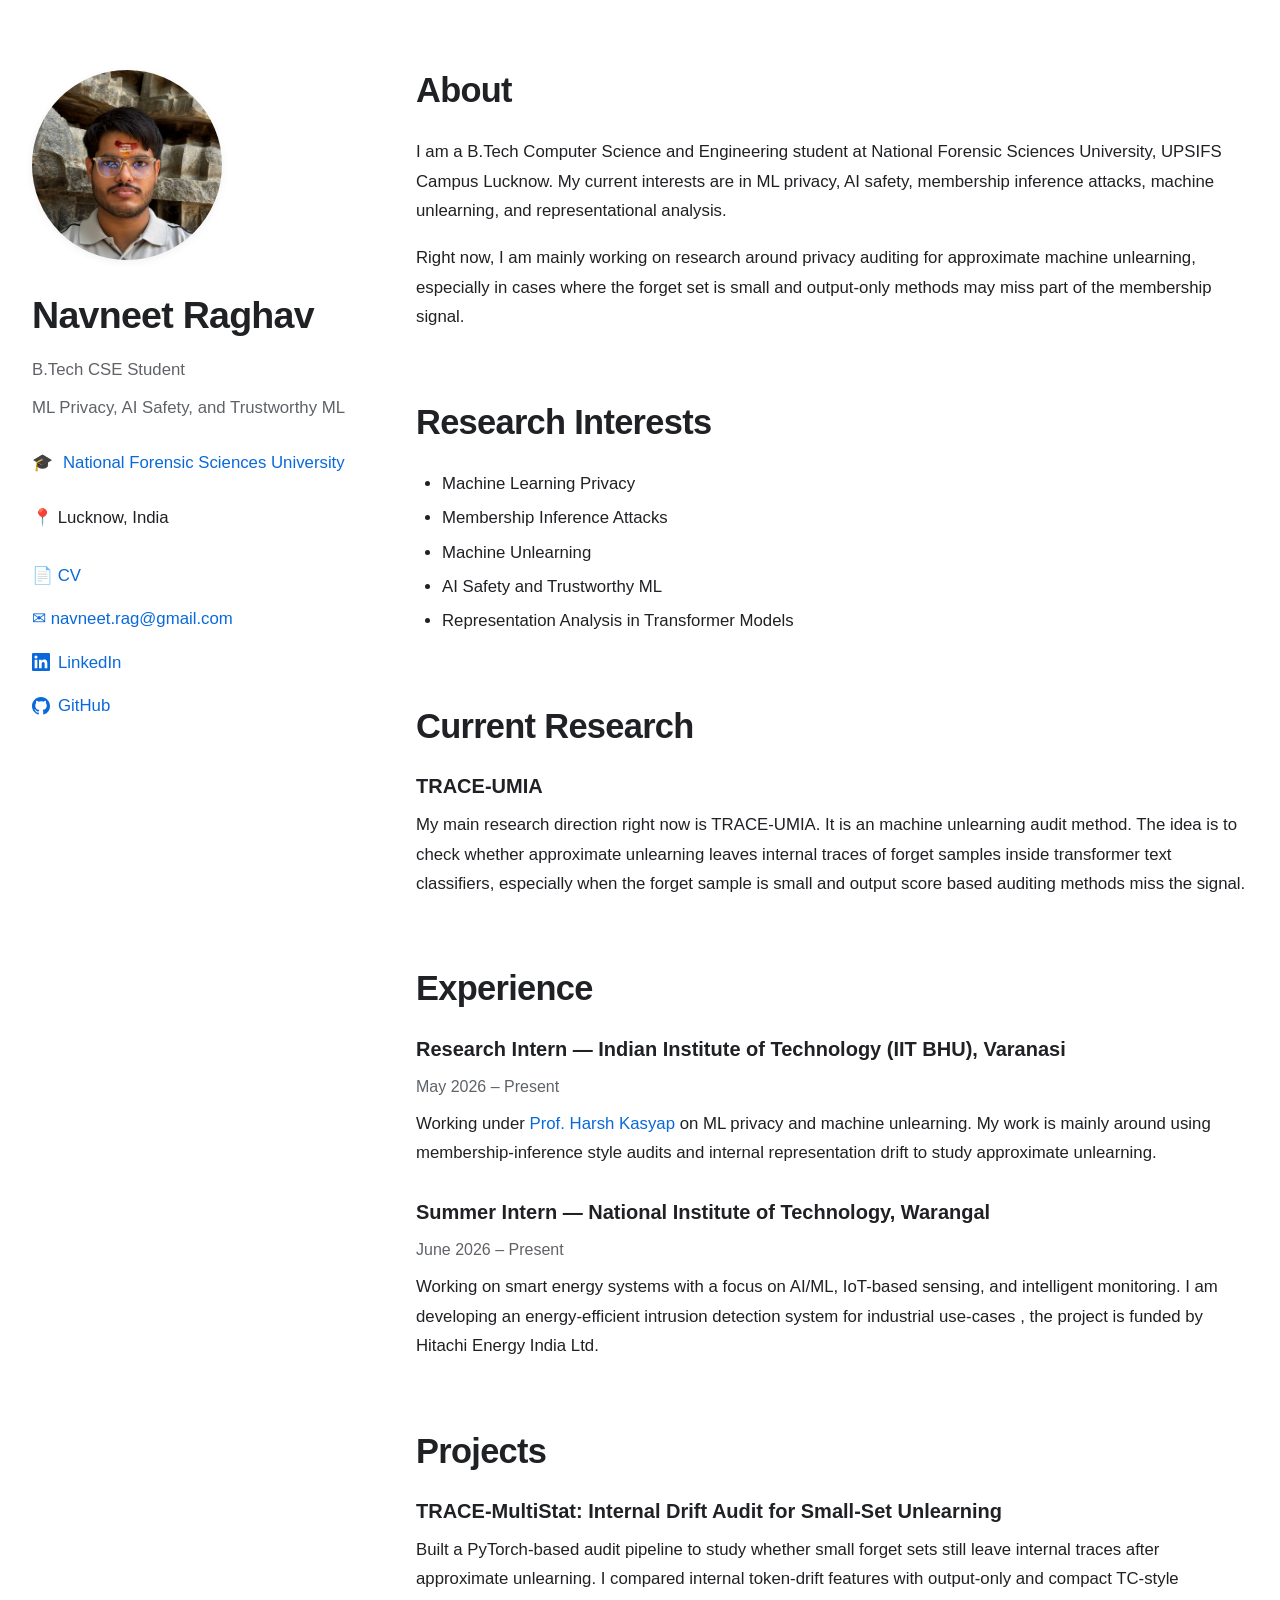
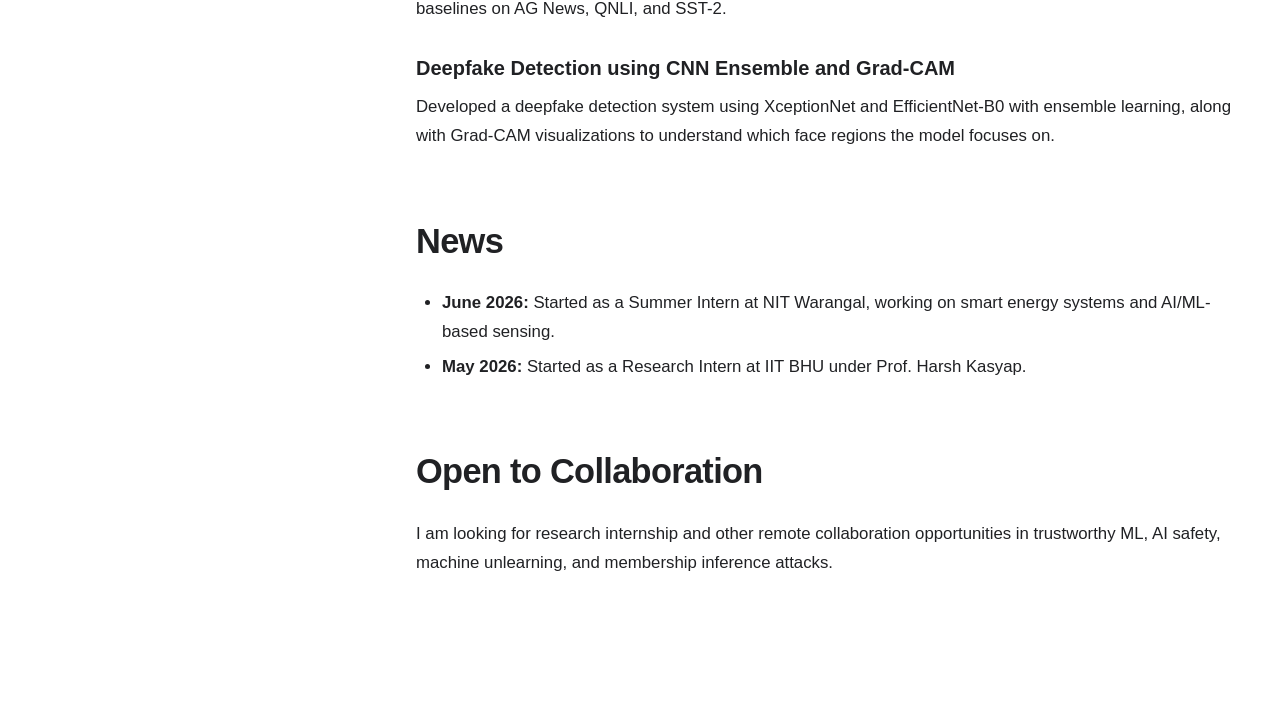
==== commit 7ccd3d1b: "Update index.html" ====
--- a/index.html
+++ b/index.html
@@ -20,7 +20,7 @@
           <p class="label">🎓</p>
           <div>
             <a href="https://nfsu.ac.in/" class="text-link">National Forensic Sciences University</a>
-            <div class="muted">School of Cyber Security and Digital Forensics, Lucknow</div>
+            
           </div>
         </div>
 
